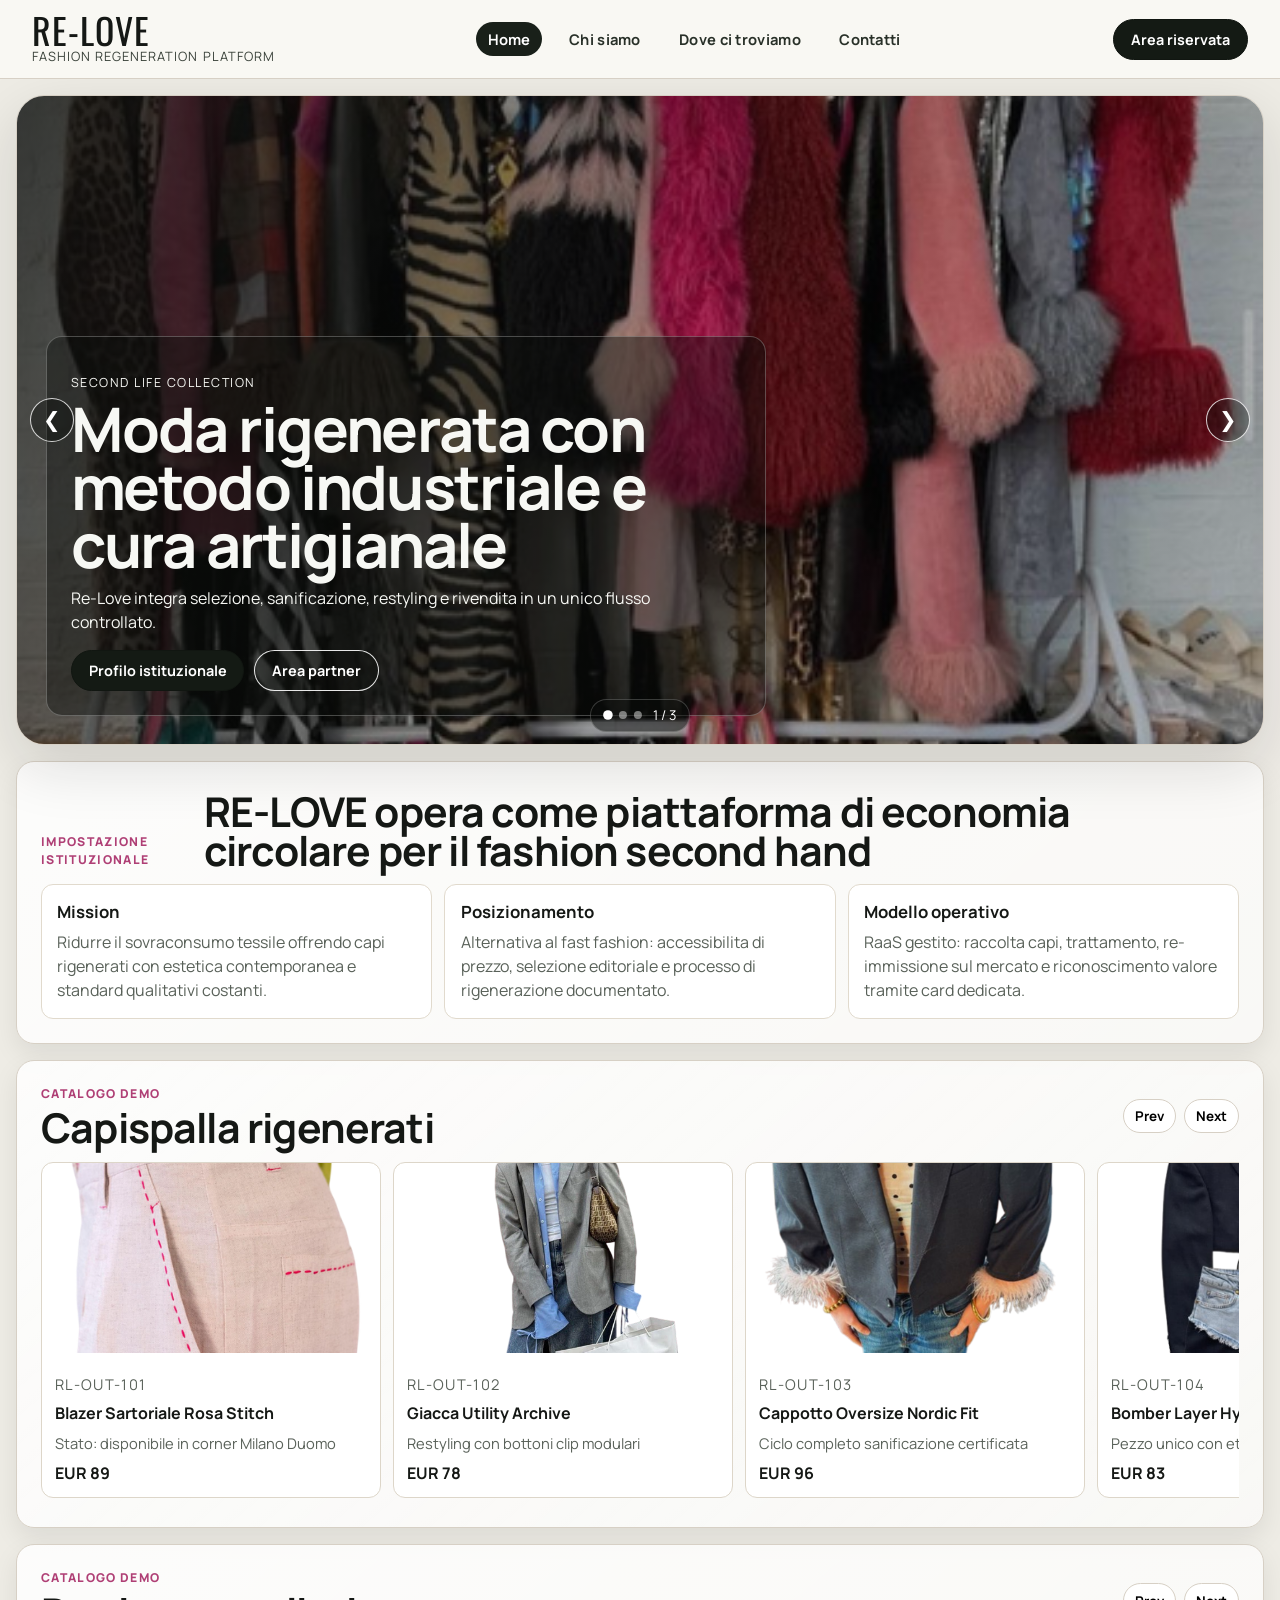
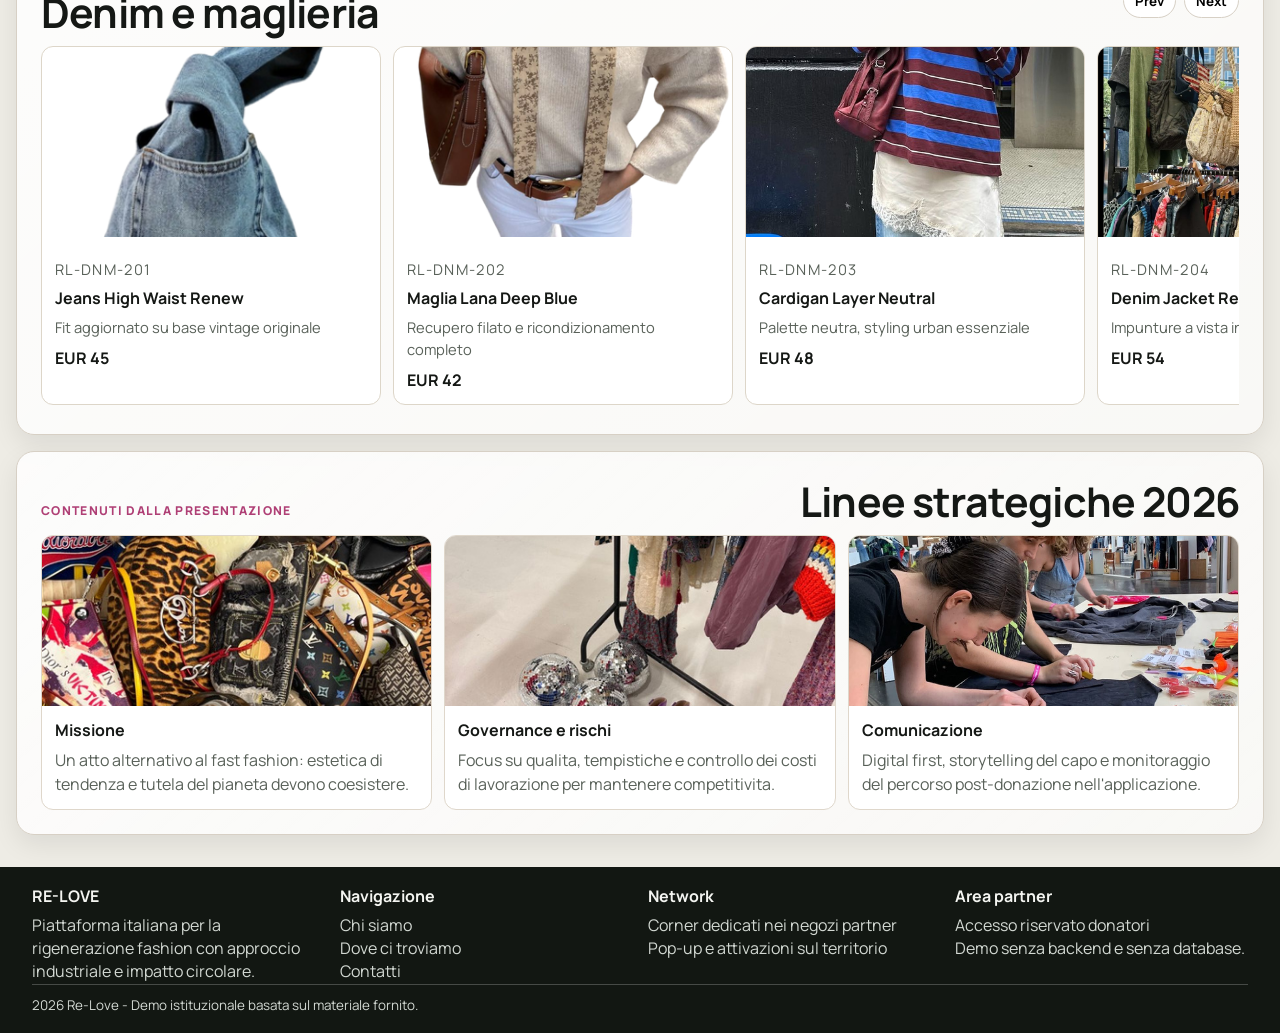
==== index.html @ ec2b9af5 "Initial Re-Love institutional website" ====
<!doctype html>
<html lang="it">
<head>
  <meta charset="UTF-8">
  <meta name="viewport" content="width=device-width, initial-scale=1.0">
  <title>RE-LOVE | Home</title>
  <link rel="preconnect" href="https://fonts.googleapis.com">
  <link rel="preconnect" href="https://fonts.gstatic.com" crossorigin>
  <link href="https://fonts.googleapis.com/css2?family=Manrope:wght@400;500;700;800&family=Oswald:wght@400;600&display=swap" rel="stylesheet">
  <link rel="stylesheet" href="styles.css">
</head>
<body>
  <header class="site-header">
    <a class="logo lockup" href="index.html" aria-label="RE-LOVE Home">
      <span class="logo-main">RE-LOVE</span>
      <span class="logo-sub">fashion regeneration platform</span>
    </a>

    <nav class="site-nav" aria-label="Navigazione principale">
      <a class="active" href="index.html">Home</a>
      <a href="chi-siamo.html">Chi siamo</a>
      <a href="dove-ci-troviamo.html">Dove ci troviamo</a>
      <a href="contatti.html">Contatti</a>
    </nav>

    <a class="btn solid" href="area-riservata.html">Area riservata</a>
  </header>

  <main class="page-shell">
    <section class="hero-shell" id="heroShell">
      <div class="hero-track" id="heroTrack">
        <article class="hero-slide" style="--hero-bg: url('assets/extracted/p01_img004.png');">
          <div class="hero-copy">
            <p class="hero-kicker">Second life collection</p>
            <h1>Moda rigenerata con metodo industriale e cura artigianale</h1>
            <p>Re-Love integra selezione, sanificazione, restyling e rivendita in un unico flusso controllato.</p>
            <div class="hero-actions">
              <a class="btn solid" href="chi-siamo.html">Profilo istituzionale</a>
              <a class="btn ghost-light" href="area-riservata.html">Area partner</a>
            </div>
          </div>
        </article>

        <article class="hero-slide" style="--hero-bg: url('assets/extracted/p24_img002.png');">
          <div class="hero-copy">
            <p class="hero-kicker">Canale fisico</p>
            <h2>Corner urbani per raccolta e attivazione della comunita</h2>
            <p>Ogni corner unisce retail, logistica sostenibile e tracciamento dei capi in tempo reale.</p>
            <div class="hero-actions">
              <a class="btn solid" href="dove-ci-troviamo.html">Vedi le sedi</a>
              <a class="btn ghost-light" href="contatti.html">Richiedi informazioni</a>
            </div>
          </div>
        </article>

        <article class="hero-slide" style="--hero-bg: url('assets/extracted/p19_img007.png');">
          <div class="hero-copy">
            <p class="hero-kicker">Trasparenza operativa</p>
            <h2>Dalla donazione alla vendita: processo leggibile e verificabile</h2>
            <p>La piattaforma comunica avanzamento, stato attivita e valorizzazione economica di ogni capo.</p>
            <div class="hero-actions">
              <a class="btn solid" href="area-riservata.html">Accedi alla dashboard</a>
            </div>
          </div>
        </article>
      </div>

      <button id="heroPrevBtn" class="hero-nav left" type="button" aria-label="Slide precedente">&#10094;</button>
      <button id="heroNextBtn" class="hero-nav right" type="button" aria-label="Slide successiva">&#10095;</button>

      <div class="hero-controls">
        <div id="heroDots" class="hero-dots"></div>
        <p id="heroCounter" class="hero-counter">1 / 3</p>
      </div>
    </section>

    <section class="section institutional">
      <div class="section-head">
        <p class="eyebrow">Impostazione istituzionale</p>
        <h2>RE-LOVE opera come piattaforma di economia circolare per il fashion second hand</h2>
      </div>
      <div class="institutional-grid">
        <article class="institution-card">
          <h3>Mission</h3>
          <p>Ridurre il sovraconsumo tessile offrendo capi rigenerati con estetica contemporanea e standard qualitativi costanti.</p>
        </article>
        <article class="institution-card">
          <h3>Posizionamento</h3>
          <p>Alternativa al fast fashion: accessibilita di prezzo, selezione editoriale e processo di rigenerazione documentato.</p>
        </article>
        <article class="institution-card">
          <h3>Modello operativo</h3>
          <p>RaaS gestito: raccolta capi, trattamento, re-immissione sul mercato e riconoscimento valore tramite card dedicata.</p>
        </article>
      </div>
    </section>

    <section class="section">
      <div class="section-head split">
        <div>
          <p class="eyebrow">Catalogo demo</p>
          <h2>Capispalla rigenerati</h2>
        </div>
        <div class="carousel-actions">
          <button class="mini-btn" data-prev="outerwearCarousel" type="button">Prev</button>
          <button class="mini-btn" data-next="outerwearCarousel" type="button">Next</button>
        </div>
      </div>

      <div id="outerwearCarousel" class="products-carousel" data-product-carousel>
        <div class="product-track">
          <article class="product-card">
            <img src="assets/extracted/p23_img002.png" alt="Blazer rigenerato">
            <div>
              <p class="sku">RL-OUT-101</p>
              <h3>Blazer Sartoriale Rosa Stitch</h3>
              <p>Stato: disponibile in corner Milano Duomo</p>
              <strong>EUR 89</strong>
            </div>
          </article>
          <article class="product-card">
            <img src="assets/extracted/p16_img004.png" alt="Giacca utility rigenerata">
            <div>
              <p class="sku">RL-OUT-102</p>
              <h3>Giacca Utility Archive</h3>
              <p>Restyling con bottoni clip modulari</p>
              <strong>EUR 78</strong>
            </div>
          </article>
          <article class="product-card">
            <img src="assets/extracted/p17_img003.png" alt="Cappotto oversize rigenerato">
            <div>
              <p class="sku">RL-OUT-103</p>
              <h3>Cappotto Oversize Nordic Fit</h3>
              <p>Ciclo completo sanificazione certificata</p>
              <strong>EUR 96</strong>
            </div>
          </article>
          <article class="product-card">
            <img src="assets/extracted/p09_img002.png" alt="Bomber rigenerato">
            <div>
              <p class="sku">RL-OUT-104</p>
              <h3>Bomber Layer Hybrid</h3>
              <p>Pezzo unico con etichetta patch recuperata</p>
              <strong>EUR 83</strong>
            </div>
          </article>
          <article class="product-card">
            <img src="assets/extracted/p19_img024.png" alt="Trench rigenerato">
            <div>
              <p class="sku">RL-OUT-105</p>
              <h3>Trench Urban Balance</h3>
              <p>Linea istituzionale della collezione 2026</p>
              <strong>EUR 91</strong>
            </div>
          </article>
        </div>
      </div>
    </section>

    <section class="section">
      <div class="section-head split">
        <div>
          <p class="eyebrow">Catalogo demo</p>
          <h2>Denim e maglieria</h2>
        </div>
        <div class="carousel-actions">
          <button class="mini-btn" data-prev="denimCarousel" type="button">Prev</button>
          <button class="mini-btn" data-next="denimCarousel" type="button">Next</button>
        </div>
      </div>

      <div id="denimCarousel" class="products-carousel" data-product-carousel>
        <div class="product-track">
          <article class="product-card">
            <img src="assets/extracted/p09_img003.png" alt="Jeans vintage rigenerato">
            <div>
              <p class="sku">RL-DNM-201</p>
              <h3>Jeans High Waist Renew</h3>
              <p>Fit aggiornato su base vintage originale</p>
              <strong>EUR 45</strong>
            </div>
          </article>
          <article class="product-card">
            <img src="assets/extracted/p16_img001.png" alt="Maglia in lana rigenerata">
            <div>
              <p class="sku">RL-DNM-202</p>
              <h3>Maglia Lana Deep Blue</h3>
              <p>Recupero filato e ricondizionamento completo</p>
              <strong>EUR 42</strong>
            </div>
          </article>
          <article class="product-card">
            <img src="assets/extracted/p17_img004.png" alt="Cardigan rigenerato">
            <div>
              <p class="sku">RL-DNM-203</p>
              <h3>Cardigan Layer Neutral</h3>
              <p>Palette neutra, styling urban essenziale</p>
              <strong>EUR 48</strong>
            </div>
          </article>
          <article class="product-card">
            <img src="assets/extracted/p02_img003.png" alt="Denim jacket rigenerata">
            <div>
              <p class="sku">RL-DNM-204</p>
              <h3>Denim Jacket Reworked</h3>
              <p>Impunture a vista in tono identitario Re-Love</p>
              <strong>EUR 54</strong>
            </div>
          </article>
          <article class="product-card">
            <img src="assets/extracted/p07_img003.png" alt="Pantalone rigenerato">
            <div>
              <p class="sku">RL-DNM-205</p>
              <h3>Pantalone Contemporary Fit</h3>
              <p>Proposta capsule per uso quotidiano</p>
              <strong>EUR 44</strong>
            </div>
          </article>
        </div>
      </div>
    </section>

    <section class="section editorial">
      <div class="section-head">
        <p class="eyebrow">Contenuti dalla presentazione</p>
        <h2>Linee strategiche 2026</h2>
      </div>
      <div class="editorial-grid">
        <article class="editorial-card">
          <img src="assets/extracted/p01_img006.png" alt="Mission Re-Love">
          <div>
            <h3>Missione</h3>
            <p>Un atto alternativo al fast fashion: estetica di tendenza e tutela del pianeta devono coesistere.</p>
          </div>
        </article>
        <article class="editorial-card">
          <img src="assets/extracted/p01_img003.png" alt="Analisi SWOT">
          <div>
            <h3>Governance e rischi</h3>
            <p>Focus su qualita, tempistiche e controllo dei costi di lavorazione per mantenere competitivita.</p>
          </div>
        </article>
        <article class="editorial-card">
          <img src="assets/extracted/p24_img002.png" alt="Strategia di comunicazione">
          <div>
            <h3>Comunicazione</h3>
            <p>Digital first, storytelling del capo e monitoraggio del percorso post-donazione nell'applicazione.</p>
          </div>
        </article>
      </div>
    </section>
  </main>

  <footer class="site-footer">
    <div class="footer-grid">
      <section>
        <h3>RE-LOVE</h3>
        <p>Piattaforma italiana per la rigenerazione fashion con approccio industriale e impatto circolare.</p>
      </section>
      <section>
        <h3>Navigazione</h3>
        <p><a href="chi-siamo.html">Chi siamo</a></p>
        <p><a href="dove-ci-troviamo.html">Dove ci troviamo</a></p>
        <p><a href="contatti.html">Contatti</a></p>
      </section>
      <section>
        <h3>Network</h3>
        <p>Corner dedicati nei negozi partner</p>
        <p>Pop-up e attivazioni sul territorio</p>
      </section>
      <section>
        <h3>Area partner</h3>
        <p><a href="area-riservata.html">Accesso riservato donatori</a></p>
        <p>Demo senza backend e senza database.</p>
      </section>
    </div>
    <p class="copyright">2026 Re-Love - Demo istituzionale basata sul materiale fornito.</p>
  </footer>

  <script src="script.js"></script>
</body>
</html>
---- styles.css ----
:root {
  --bg: #eeece5;
  --surface: #f8f6f0;
  --panel: #ffffff;
  --ink: #151815;
  --muted: #596159;
  --stroke: #d7d0c5;
  --accent: #111611;
  --brand: #af3f75;
  --radius-xl: 28px;
  --radius-lg: 18px;
  --radius-md: 12px;
  --shadow-soft: 0 20px 60px rgba(20, 22, 18, 0.14);
  --shadow-card: 0 10px 26px rgba(17, 18, 14, 0.08);
}

* {
  box-sizing: border-box;
}

html {
  scroll-behavior: smooth;
}

body {
  margin: 0;
  min-height: 100vh;
  font-family: "Manrope", sans-serif;
  color: var(--ink);
  background:
    radial-gradient(1000px 800px at -20% -30%, #f8f6ef 0%, transparent 55%),
    radial-gradient(1100px 700px at 130% 20%, #f6ecef 0%, transparent 55%),
    var(--bg);
}

a {
  color: inherit;
}

.site-header {
  position: sticky;
  top: 0;
  z-index: 40;
  display: grid;
  grid-template-columns: auto 1fr auto;
  align-items: center;
  gap: 1rem;
  padding: 0.85rem clamp(1rem, 2.5vw, 2.2rem);
  border-bottom: 1px solid var(--stroke);
  background: color-mix(in srgb, var(--surface) 82%, white 18%);
  backdrop-filter: blur(8px);
}

.logo.lockup {
  text-decoration: none;
}

.logo-main {
  display: block;
  margin: 0;
  font-family: "Oswald", sans-serif;
  font-size: clamp(2rem, 2.8vw, 2.8rem);
  letter-spacing: 0.03em;
  line-height: 0.88;
}

.logo-sub {
  display: block;
  margin-top: 0.1rem;
  color: #3a423a;
  font-size: 0.8rem;
  letter-spacing: 0.08em;
  text-transform: uppercase;
}

.site-nav {
  display: flex;
  justify-content: center;
  gap: clamp(0.45rem, 1.3vw, 1rem);
}

.site-nav a {
  text-decoration: none;
  font-size: 0.92rem;
  font-weight: 700;
  letter-spacing: 0.02em;
  padding: 0.45rem 0.7rem;
  border-radius: 999px;
  color: #283028;
}

.site-nav a:hover {
  background: rgba(255, 255, 255, 0.7);
}

.site-nav a.active {
  background: #192019;
  color: #fff;
}

.btn {
  display: inline-flex;
  align-items: center;
  justify-content: center;
  gap: 0.4rem;
  border-radius: 999px;
  border: 1px solid var(--accent);
  padding: 0.62rem 1.05rem;
  font: inherit;
  font-size: 0.9rem;
  font-weight: 700;
  text-decoration: none;
  cursor: pointer;
  transition: transform 160ms ease, box-shadow 160ms ease;
}

.btn:hover {
  transform: translateY(-1px);
  box-shadow: 0 8px 16px rgba(14, 16, 13, 0.15);
}

.btn.solid {
  background: #141a14;
  color: #fff;
}

.btn.ghost {
  background: transparent;
  color: var(--ink);
}

.btn.ghost-light {
  border-color: rgba(255, 255, 255, 0.9);
  color: #fff;
  background: rgba(14, 16, 13, 0.25);
}

.btn.active-link {
  pointer-events: none;
}

.wide {
  width: 100%;
}

.page-shell {
  width: min(1320px, calc(100% - 2rem));
  margin: 1rem auto 2rem;
}

.hero-shell {
  position: relative;
  overflow: hidden;
  border-radius: var(--radius-xl);
  border: 1px solid var(--stroke);
  box-shadow: var(--shadow-soft);
}

.hero-track {
  display: flex;
  transition: transform 430ms ease;
}

.hero-slide {
  min-width: 100%;
  min-height: min(72vh, 680px);
  display: flex;
  align-items: flex-end;
  padding: clamp(1.1rem, 2.7vw, 1.8rem);
  background-image:
    linear-gradient(115deg, rgba(11, 13, 11, 0.82) 0%, rgba(11, 13, 11, 0.28) 58%),
    var(--hero-bg);
  background-position: center;
  background-size: cover;
}

.hero-copy {
  max-width: min(720px, 96%);
  color: #f7f8f4;
  padding: clamp(0.95rem, 2.4vw, 1.5rem);
  border-radius: 16px;
  border: 1px solid rgba(255, 255, 255, 0.25);
  background: rgba(12, 14, 12, 0.44);
}

.hero-kicker {
  margin: 0;
  text-transform: uppercase;
  font-size: 0.78rem;
  letter-spacing: 0.12em;
}

.hero-copy h1,
.hero-copy h2 {
  margin: 0.5rem 0 0;
  line-height: 0.94;
  letter-spacing: -0.03em;
  font-size: clamp(1.95rem, 4.8vw, 4rem);
}

.hero-copy p {
  margin: 0.85rem 0 0;
  max-width: 58ch;
  line-height: 1.45;
}

.hero-actions {
  margin-top: 1rem;
  display: flex;
  gap: 0.6rem;
  flex-wrap: wrap;
}

.hero-nav {
  position: absolute;
  top: 50%;
  transform: translateY(-50%);
  width: 44px;
  height: 44px;
  border-radius: 50%;
  border: 1px solid rgba(255, 255, 255, 0.8);
  background: rgba(10, 13, 10, 0.38);
  color: #fff;
  font-size: 1.3rem;
  cursor: pointer;
}

.hero-nav.left {
  left: 0.8rem;
}

.hero-nav.right {
  right: 0.8rem;
}

.hero-controls {
  position: absolute;
  left: 50%;
  bottom: 0.8rem;
  transform: translateX(-50%);
  display: flex;
  align-items: center;
  gap: 0.7rem;
  border-radius: 999px;
  border: 1px solid rgba(255, 255, 255, 0.2);
  background: rgba(10, 13, 10, 0.5);
  padding: 0.4rem 0.8rem;
}

.hero-dots {
  display: flex;
  gap: 0.45rem;
}

.dot {
  width: 8px;
  height: 8px;
  border-radius: 50%;
  border: 0;
  padding: 0;
  background: rgba(255, 255, 255, 0.45);
  cursor: pointer;
}

.dot.active {
  background: #fff;
  transform: scale(1.2);
}

.hero-counter {
  margin: 0;
  color: #fff;
  font-size: 0.84rem;
}

.section {
  margin-top: 1rem;
  border-radius: var(--radius-lg);
  border: 1px solid var(--stroke);
  background: linear-gradient(140deg, rgba(255, 255, 255, 0.86), rgba(255, 255, 255, 0.65));
  box-shadow: var(--shadow-card);
  padding: clamp(1rem, 2.3vw, 1.5rem);
}

.section-head {
  display: flex;
  justify-content: space-between;
  align-items: flex-end;
  gap: 1rem;
  margin-bottom: 0.9rem;
}

.section-head.split {
  align-items: center;
}

.eyebrow {
  margin: 0;
  text-transform: uppercase;
  letter-spacing: 0.11em;
  font-size: 0.76rem;
  font-weight: 800;
  color: var(--brand);
}

.section h1,
.section h2 {
  margin: 0.35rem 0 0;
  line-height: 0.95;
  letter-spacing: -0.02em;
  font-size: clamp(1.45rem, 3.2vw, 2.6rem);
}

.section p {
  line-height: 1.5;
}

.institutional-grid {
  display: grid;
  grid-template-columns: repeat(3, minmax(0, 1fr));
  gap: 0.75rem;
}

.institution-card {
  border: 1px solid #e1dacd;
  border-radius: var(--radius-md);
  background: var(--panel);
  padding: 0.95rem;
}

.institution-card h3 {
  margin: 0;
  font-size: 1.05rem;
}

.institution-card p {
  margin: 0.45rem 0 0;
  color: var(--muted);
}

.carousel-actions {
  display: flex;
  gap: 0.45rem;
}

.mini-btn {
  border: 1px solid var(--stroke);
  border-radius: 999px;
  background: var(--panel);
  font: inherit;
  font-size: 0.84rem;
  font-weight: 700;
  padding: 0.45rem 0.7rem;
  cursor: pointer;
}

.products-carousel {
  overflow: hidden;
}

.product-track {
  display: flex;
  gap: 0.75rem;
  overflow-x: auto;
  scroll-snap-type: x mandatory;
  padding-bottom: 0.3rem;
}

.product-track::-webkit-scrollbar {
  height: 8px;
}

.product-track::-webkit-scrollbar-thumb {
  background: #d1c9bd;
  border-radius: 999px;
}

.product-card {
  flex: 0 0 min(340px, 86vw);
  scroll-snap-align: start;
  border: 1px solid #ddd6c9;
  border-radius: var(--radius-md);
  background: var(--panel);
  overflow: hidden;
}

.product-card img {
  width: 100%;
  height: 190px;
  object-fit: cover;
  display: block;
}

.product-card div {
  padding: 0.82rem;
}

.product-card h3 {
  margin: 0.45rem 0 0;
  font-size: 1rem;
}

.product-card p {
  margin: 0.45rem 0 0;
  color: var(--muted);
  font-size: 0.92rem;
}

.product-card strong {
  display: block;
  margin-top: 0.55rem;
}

.sku {
  margin: 0;
  font-size: 0.73rem;
  letter-spacing: 0.09em;
  color: #737d73;
}

.editorial-grid {
  display: grid;
  grid-template-columns: repeat(3, minmax(0, 1fr));
  gap: 0.75rem;
}

.editorial-card {
  border: 1px solid #dfd7cb;
  border-radius: var(--radius-md);
  overflow: hidden;
  background: var(--panel);
}

.editorial-card img {
  display: block;
  width: 100%;
  height: 170px;
  object-fit: cover;
}

.editorial-card div {
  padding: 0.82rem;
}

.editorial-card h3 {
  margin: 0;
  font-size: 1rem;
}

.editorial-card p {
  margin: 0.45rem 0 0;
  color: var(--muted);
}

.page-hero p {
  max-width: 78ch;
  color: var(--muted);
}

.media-text-grid {
  display: grid;
  grid-template-columns: 1fr 1fr;
  gap: 1rem;
  align-items: center;
}

.media-text-grid.reverse img {
  order: 2;
}

.media-text-grid img {
  width: 100%;
  border-radius: var(--radius-md);
  border: 1px solid #ddd5c9;
}

.media-text-grid article p {
  color: var(--muted);
}

.locations-grid {
  display: grid;
  grid-template-columns: repeat(3, minmax(0, 1fr));
  gap: 0.75rem;
}

.location-card {
  border: 1px solid #ddd5c8;
  border-radius: var(--radius-md);
  overflow: hidden;
  background: var(--panel);
  padding-bottom: 0.8rem;
}

.location-card img {
  width: 100%;
  height: 170px;
  object-fit: cover;
  display: block;
}

.location-card h3 {
  margin: 0.7rem 0.8rem 0;
}

.location-card p {
  margin: 0.45rem 0.8rem 0;
  color: var(--muted);
  font-size: 0.92rem;
}

.contact-layout {
  display: grid;
  grid-template-columns: 0.8fr 1.2fr;
  gap: 0.8rem;
}

.contact-card {
  border: 1px solid #dfd7ca;
  border-radius: var(--radius-md);
  background: var(--panel);
  padding: 0.9rem;
}

.contact-card h2 {
  font-size: 1.35rem;
}

.contact-form {
  display: grid;
  gap: 0.55rem;
}

.contact-form label {
  font-size: 0.9rem;
  font-weight: 700;
}

.contact-form input,
.contact-form textarea,
.auth-form input {
  width: 100%;
  border: 1px solid #bfb5a7;
  border-radius: 10px;
  padding: 0.68rem 0.78rem;
  font: inherit;
  background: #fff;
}

.contact-form textarea {
  resize: vertical;
}

.note,
.muted,
.panel-note {
  color: var(--muted);
}

.map-wrap {
  border: 1px solid #ddd5c9;
  border-radius: var(--radius-md);
  overflow: hidden;
  min-height: 420px;
}

.map-wrap iframe {
  width: 100%;
  height: 420px;
  border: 0;
}

.auth-page {
  display: none;
}

.auth-page.active {
  display: block;
}

.auth-layout {
  display: grid;
  grid-template-columns: 1fr 1fr;
  gap: 0.8rem;
}

.auth-visual,
.auth-panel,
.panel {
  border: 1px solid var(--stroke);
  border-radius: var(--radius-lg);
  background: var(--panel);
  box-shadow: var(--shadow-card);
}

.auth-visual {
  padding: 1rem;
  color: #fff;
  min-height: 460px;
  display: flex;
  flex-direction: column;
  justify-content: space-between;
  background-image:
    linear-gradient(145deg, rgba(11, 14, 11, 0.84), rgba(11, 14, 11, 0.54)),
    url("assets/extracted/p01_img003.png");
  background-size: cover;
  background-position: center;
}

.auth-visual h1 {
  margin: 0.35rem 0 0;
  font-size: clamp(2rem, 4vw, 3.2rem);
  line-height: 0.9;
}

.auth-panel {
  padding: 1rem;
  background: linear-gradient(150deg, #fff9f2 0%, #fcfbff 100%);
}

.auth-panel h2 {
  margin: 0;
  font-size: 1.5rem;
}

.auth-form {
  display: grid;
  gap: 0.58rem;
}

.auth-form label {
  font-size: 0.9rem;
  font-weight: 700;
}

.private-top {
  display: flex;
  justify-content: space-between;
  align-items: flex-start;
  gap: 1rem;
  margin-bottom: 0.85rem;
}

.private-top h2 {
  margin: 0.35rem 0 0;
  font-size: clamp(2rem, 4vw, 3rem);
  line-height: 0.9;
}

.private-grid {
  display: grid;
  grid-template-columns: minmax(280px, 400px) 1fr;
  gap: 0.8rem;
}

.panel {
  padding: 0.9rem;
}

.panel h3 {
  margin: 0 0 0.7rem;
}

.loyalty-card {
  border: 1px solid #d7cec1;
  border-radius: 16px;
  padding: 0.85rem;
  background:
    radial-gradient(circle at 10% 16%, rgba(175, 63, 117, 0.23), transparent 45%),
    linear-gradient(145deg, #fff, #f4f2f7);
}

.chip {
  display: inline-block;
  width: 52px;
  height: 36px;
  border-radius: 7px;
  border: 1px solid #cabd8a;
  background: repeating-linear-gradient(90deg, #dfcf94 0 6px, #e6d9a5 6px 12px);
}

.card-tag {
  margin: 0.58rem 0 0;
  font-size: 0.75rem;
  letter-spacing: 0.09em;
  font-weight: 700;
}

.card-owner {
  margin: 0.35rem 0 0;
  font-size: 1.2rem;
  font-weight: 700;
}

.card-number {
  margin: 0.45rem 0 0;
  letter-spacing: 0.1em;
  font-size: 0.9rem;
}

.card-points {
  margin-top: 0.8rem;
  border-radius: 10px;
  padding: 0.55rem 0.68rem;
  background: color-mix(in srgb, #af3f75 20%, white 80%);
  display: flex;
  justify-content: space-between;
  align-items: baseline;
}

.card-points strong {
  font-size: 1.3rem;
}

.status-list {
  margin: 0;
  padding: 0;
  list-style: none;
  display: grid;
  gap: 0.6rem;
}

.status-item {
  border: 1px solid #dfd7cb;
  border-radius: 12px;
  background: #fff;
  padding: 0.72rem;
}

.status-top {
  display: flex;
  align-items: center;
  justify-content: space-between;
  gap: 0.6rem;
}

.status-name {
  margin: 0;
  font-size: 1rem;
  font-weight: 700;
}

.status-pill {
  border-radius: 999px;
  padding: 0.25rem 0.55rem;
  font-size: 0.76rem;
  font-weight: 700;
}

.status-pill.working {
  background: #fff1c8;
  color: #775405;
}

.status-pill.ready {
  background: #d9f3dc;
  color: #0f5d22;
}

.status-meta,
.status-phase {
  margin: 0.38rem 0 0;
  font-size: 0.9rem;
  color: var(--muted);
}

.site-footer {
  margin-top: 1rem;
  padding: 1.1rem clamp(1rem, 2.5vw, 2.2rem);
  background: #121712;
  color: #f4f5f1;
}

.footer-grid {
  display: grid;
  grid-template-columns: repeat(4, minmax(0, 1fr));
  gap: 0.95rem;
}

.site-footer h3 {
  margin: 0 0 0.45rem;
  font-size: 1rem;
}

.site-footer p {
  margin: 0;
  color: #d2d8d2;
  line-height: 1.45;
}

.site-footer a {
  text-decoration: none;
}

.site-footer a:hover {
  text-decoration: underline;
}

.copyright {
  margin-top: 0.85rem;
  padding-top: 0.7rem;
  border-top: 1px solid rgba(255, 255, 255, 0.22);
  font-size: 0.84rem;
}

@media (max-width: 1100px) {
  .institutional-grid,
  .editorial-grid,
  .locations-grid {
    grid-template-columns: repeat(2, minmax(0, 1fr));
  }

  .contact-layout,
  .media-text-grid,
  .auth-layout,
  .private-grid {
    grid-template-columns: 1fr;
  }

  .media-text-grid.reverse img {
    order: 0;
  }
}

@media (max-width: 840px) {
  .site-header {
    grid-template-columns: 1fr;
    gap: 0.75rem;
  }

  .site-nav {
    justify-content: flex-start;
    overflow-x: auto;
    padding-bottom: 0.25rem;
  }

  .hero-nav {
    display: none;
  }

  .page-shell {
    width: min(1320px, calc(100% - 1rem));
    margin-top: 0.6rem;
  }

  .hero-slide {
    min-height: 70vh;
  }

  .private-top {
    flex-direction: column;
  }

  .site-header .btn.solid {
    width: 100%;
  }
}

@media (max-width: 560px) {
  .institutional-grid,
  .editorial-grid,
  .locations-grid,
  .footer-grid {
    grid-template-columns: 1fr;
  }

  .hero-copy h1,
  .hero-copy h2 {
    font-size: clamp(1.8rem, 9.5vw, 2.7rem);
  }
}
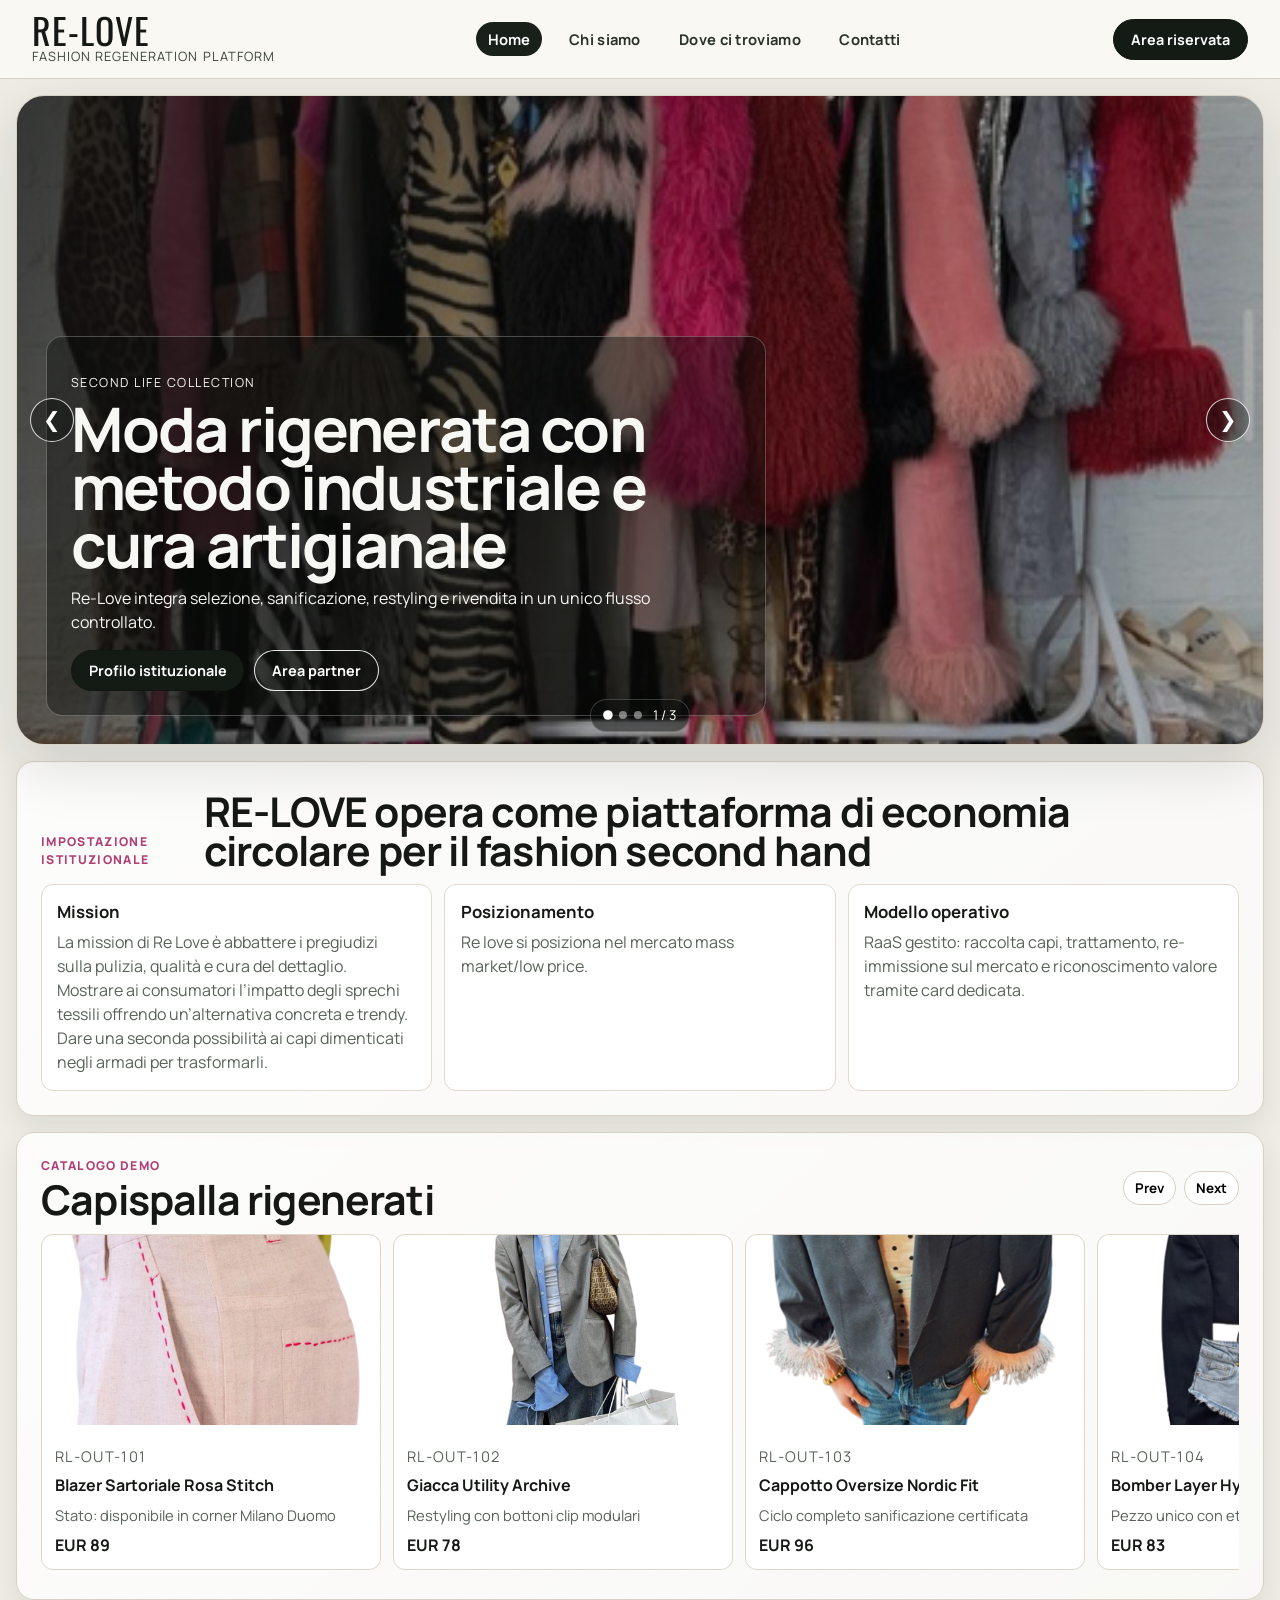
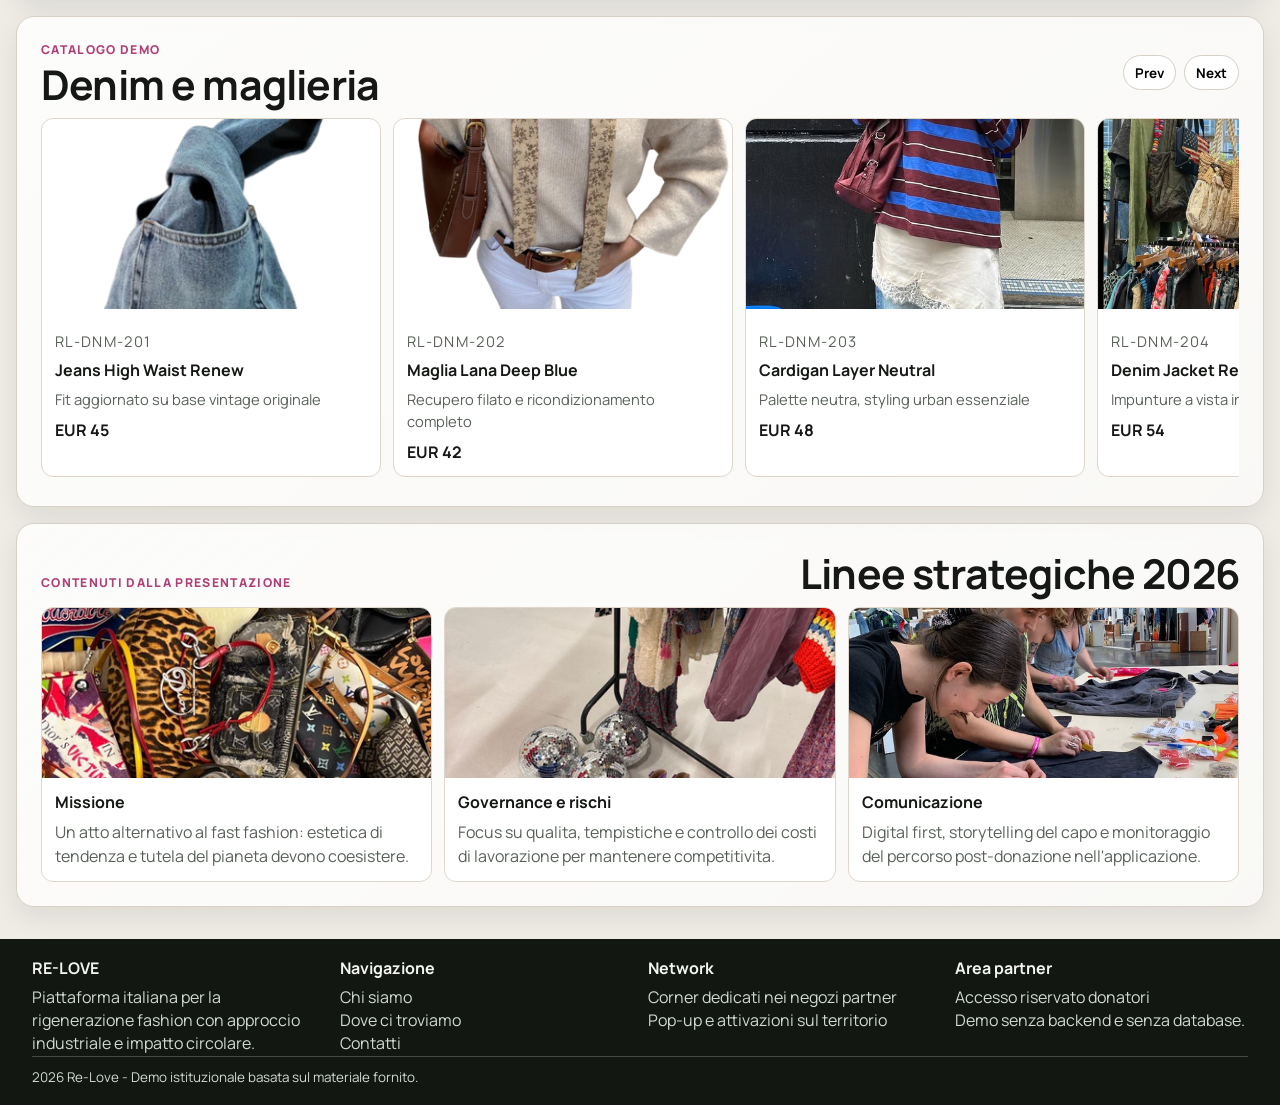
==== commit da69993b: "Aggiorna testi mission e posizionamento" ====
--- a/index.html
+++ b/index.html
@@ -82,11 +82,11 @@
       <div class="institutional-grid">
         <article class="institution-card">
           <h3>Mission</h3>
-          <p>Ridurre il sovraconsumo tessile offrendo capi rigenerati con estetica contemporanea e standard qualitativi costanti.</p>
+          <p>La mission di Re Love è abbattere i pregiudizi sulla pulizia, qualità e cura del dettaglio. Mostrare ai consumatori l’impatto degli sprechi tessili offrendo un’alternativa concreta e trendy. Dare una seconda possibilità ai capi dimenticati negli armadi per trasformarli.</p>
         </article>
         <article class="institution-card">
           <h3>Posizionamento</h3>
-          <p>Alternativa al fast fashion: accessibilita di prezzo, selezione editoriale e processo di rigenerazione documentato.</p>
+          <p>Re love si posiziona nel mercato mass market/low price.</p>
         </article>
         <article class="institution-card">
           <h3>Modello operativo</h3>
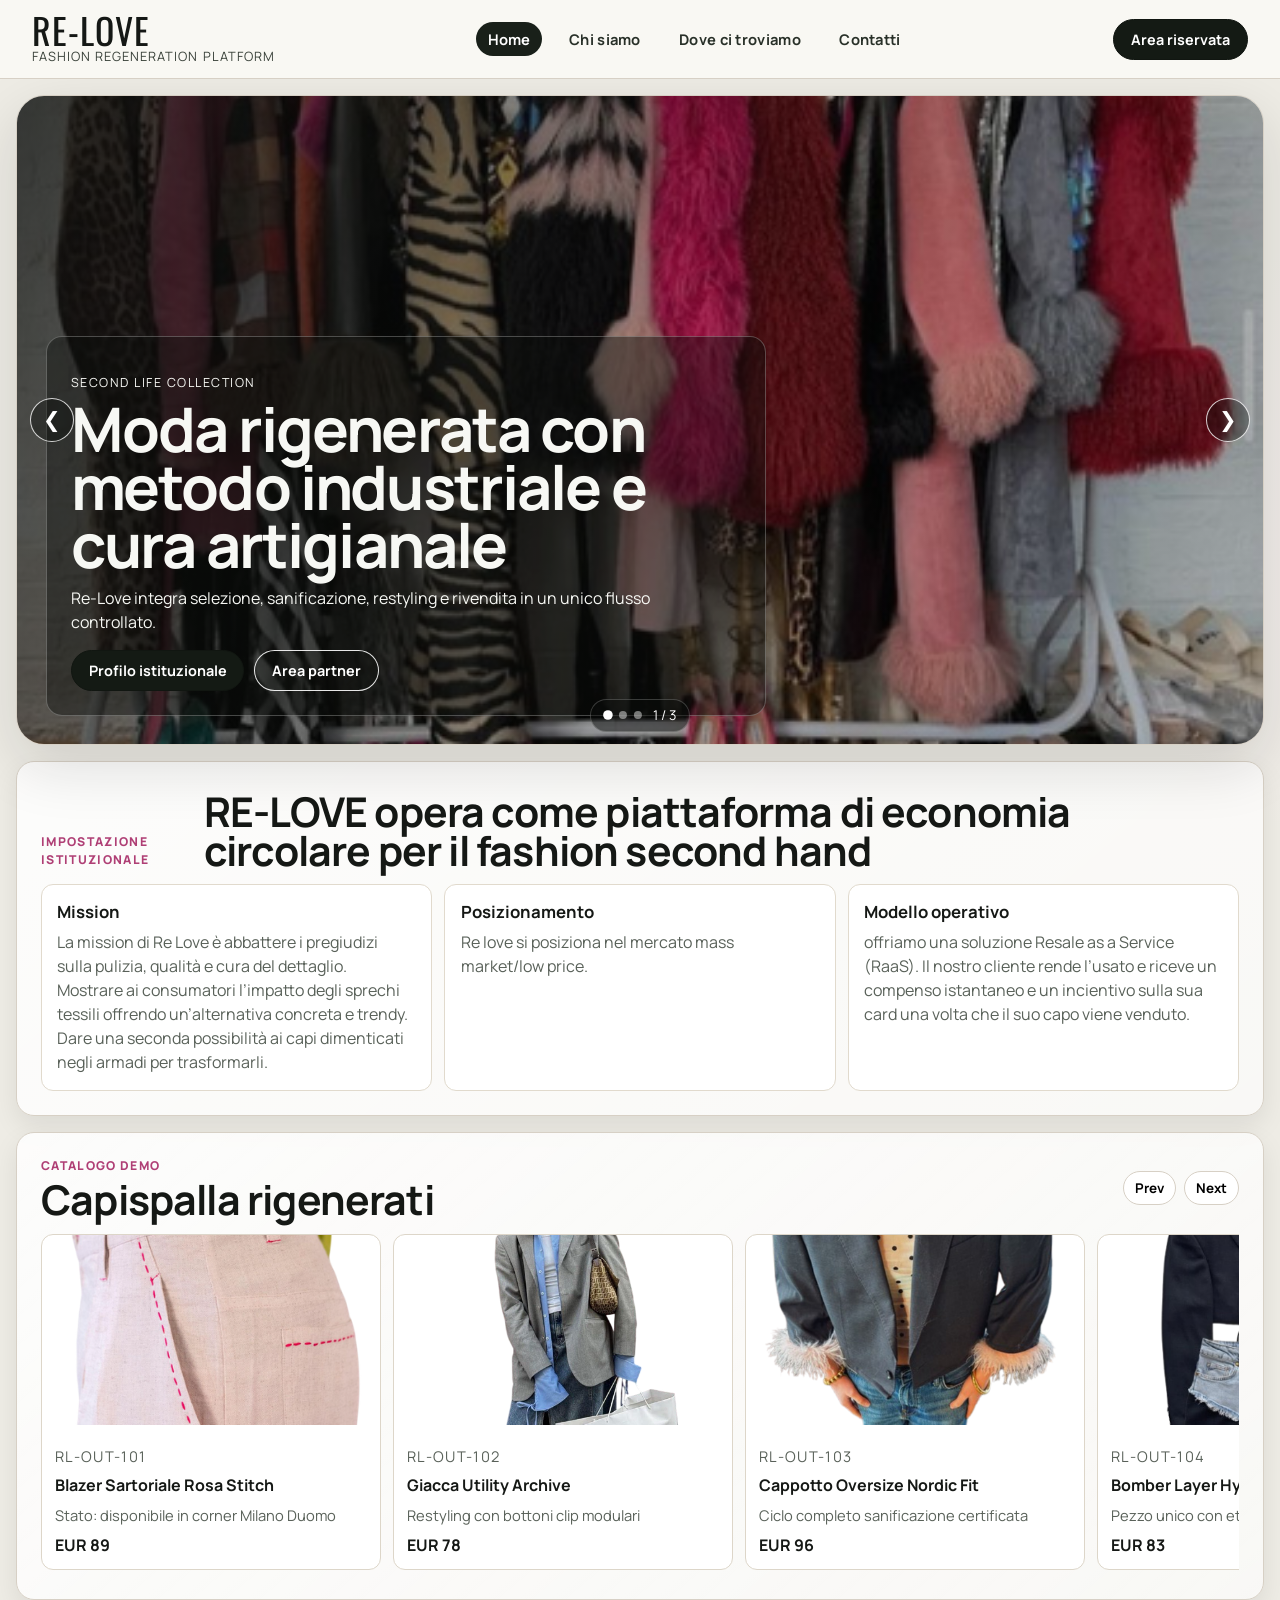
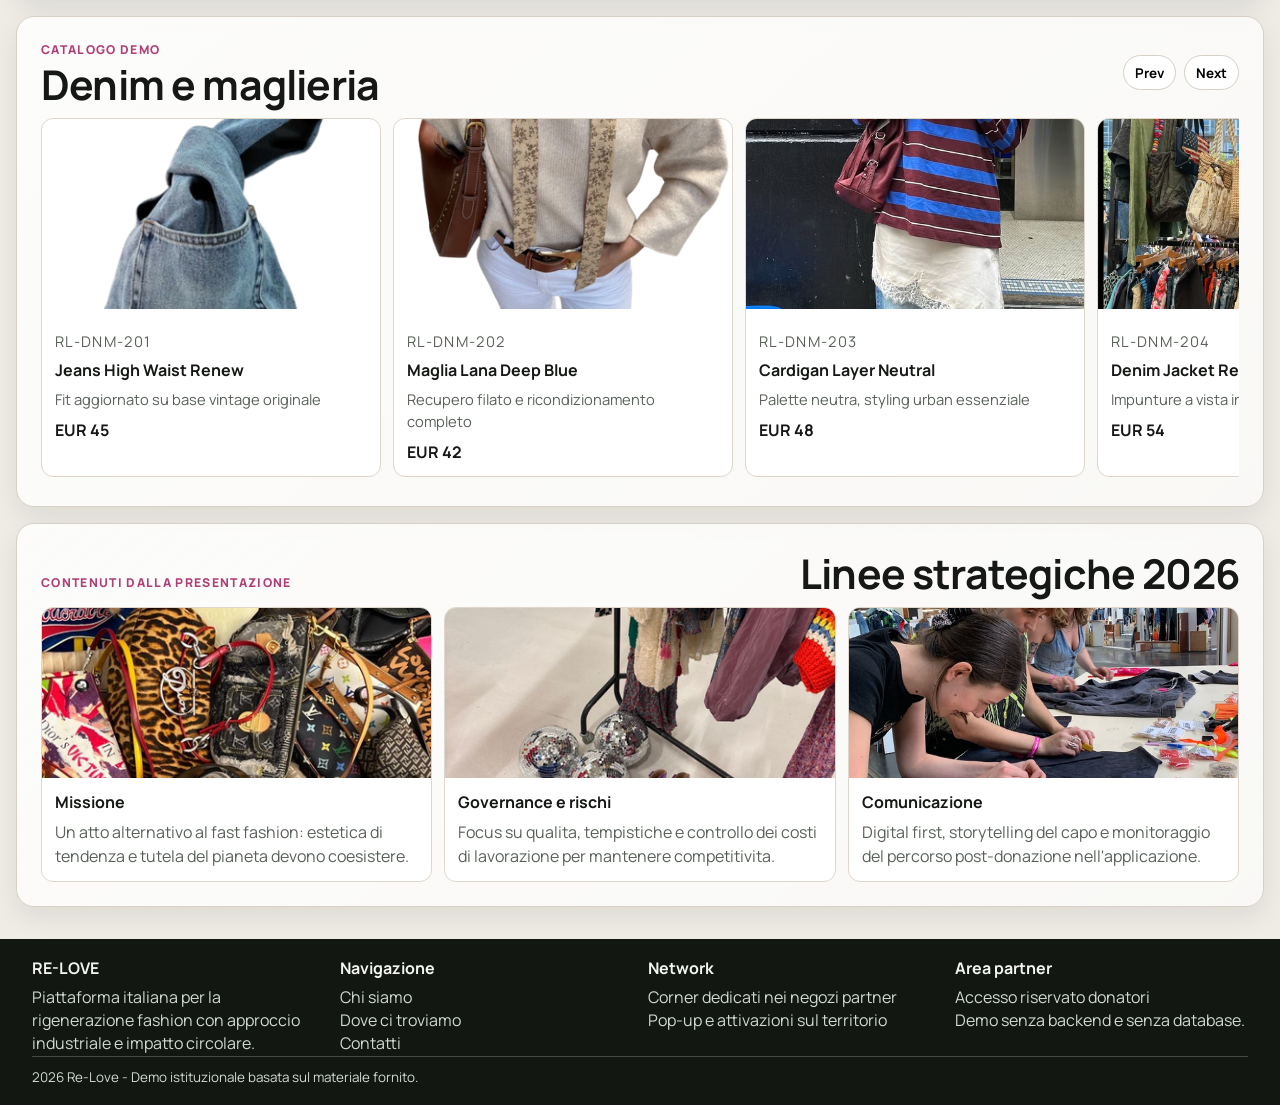
==== commit 14f4ec98: "Aggiorna testo modello operativo" ====
--- a/index.html
+++ b/index.html
@@ -90,7 +90,7 @@
         </article>
         <article class="institution-card">
           <h3>Modello operativo</h3>
-          <p>RaaS gestito: raccolta capi, trattamento, re-immissione sul mercato e riconoscimento valore tramite card dedicata.</p>
+          <p>offriamo una soluzione Resale as a Service (RaaS). Il nostro cliente rende l’usato e riceve un compenso istantaneo e un incientivo sulla sua card una volta che il suo capo viene venduto.</p>
         </article>
       </div>
     </section>
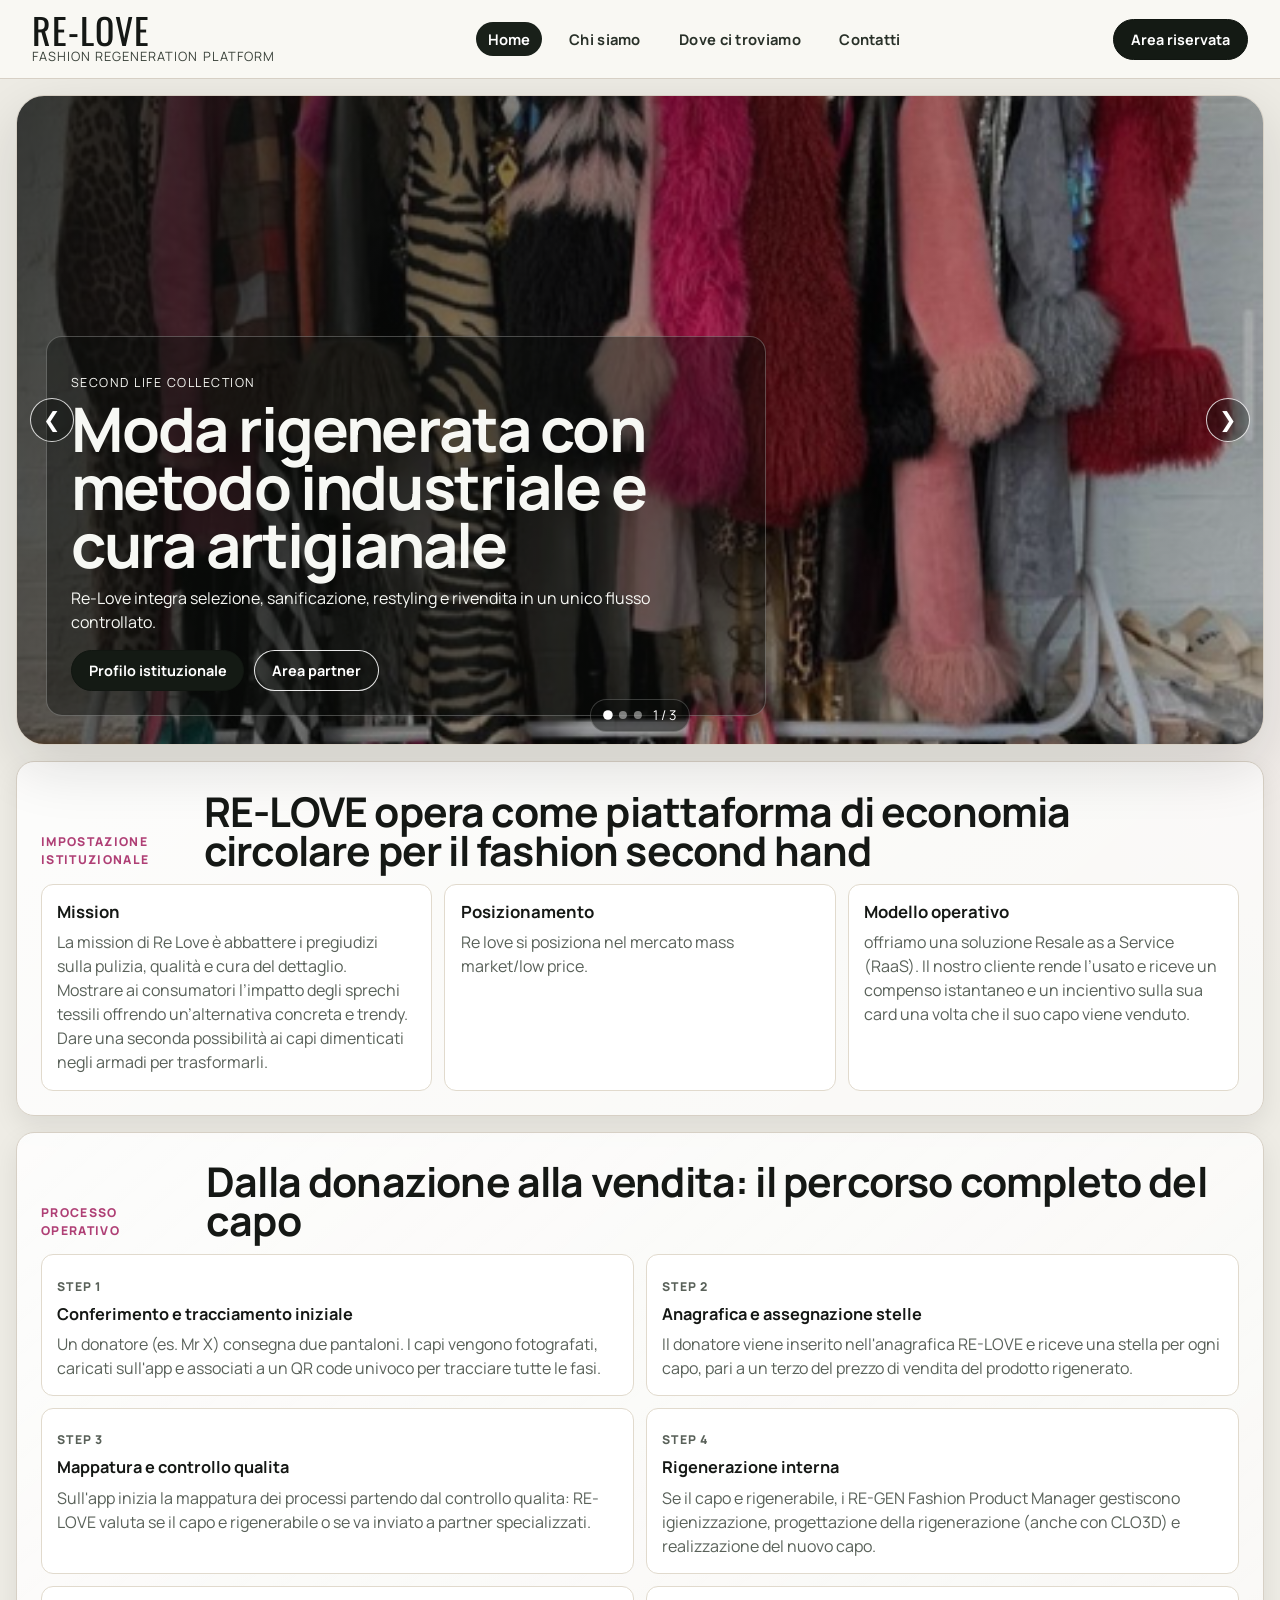
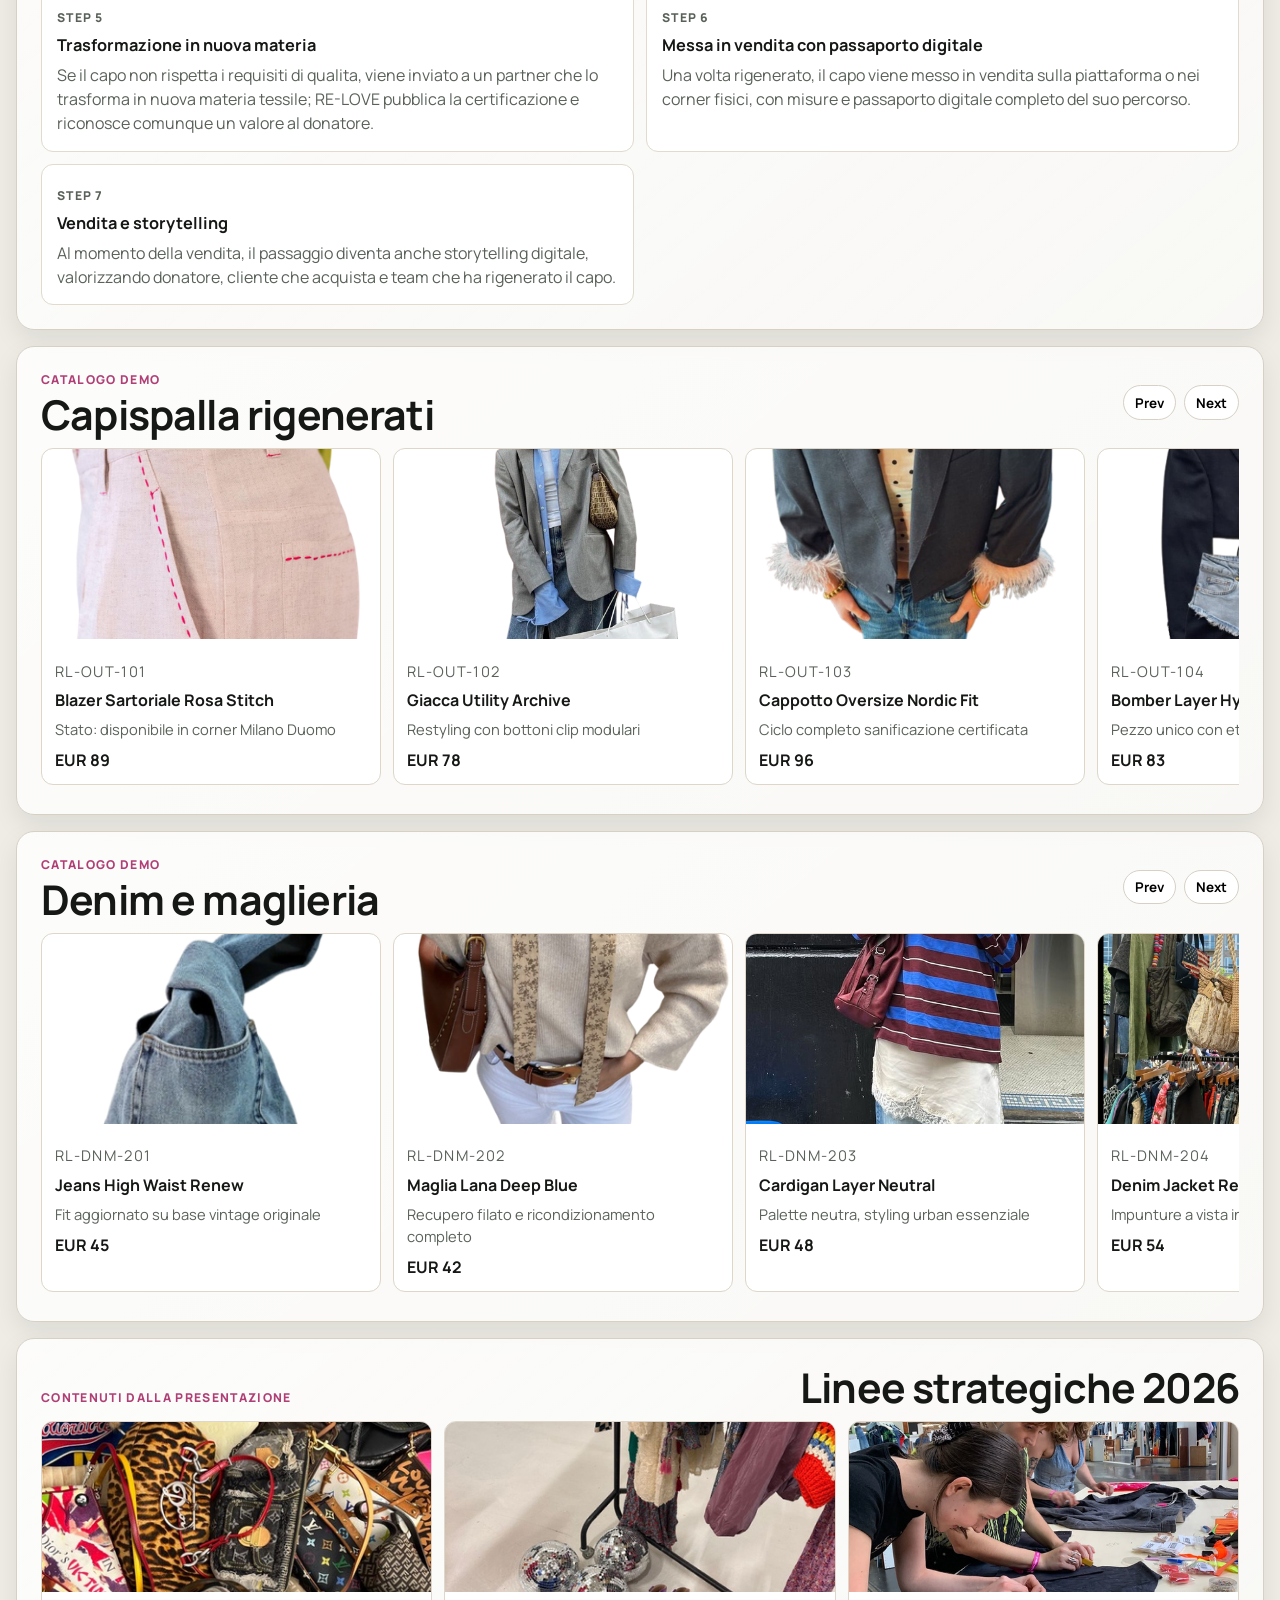
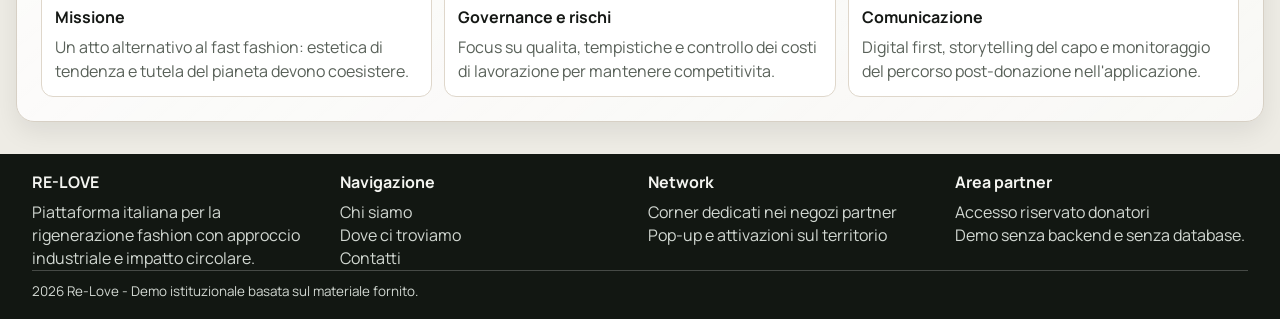
==== commit 541bcca7: "Aggiunge sezione processo operativo in 7 step in homepage" ====
--- a/index.html
+++ b/index.html
@@ -93,6 +93,50 @@
           <p>offriamo una soluzione Resale as a Service (RaaS). Il nostro cliente rende l’usato e riceve un compenso istantaneo e un incientivo sulla sua card una volta che il suo capo viene venduto.</p>
         </article>
       </div>
+    </section>
+
+    <section class="section process-flow">
+      <div class="section-head">
+        <p class="eyebrow">Processo operativo</p>
+        <h2>Dalla donazione alla vendita: il percorso completo del capo</h2>
+      </div>
+      <ol class="process-list">
+        <li class="process-card">
+          <p class="process-step">Step 1</p>
+          <h3>Conferimento e tracciamento iniziale</h3>
+          <p>Un donatore (es. Mr X) consegna due pantaloni. I capi vengono fotografati, caricati sull'app e associati a un QR code univoco per tracciare tutte le fasi.</p>
+        </li>
+        <li class="process-card">
+          <p class="process-step">Step 2</p>
+          <h3>Anagrafica e assegnazione stelle</h3>
+          <p>Il donatore viene inserito nell'anagrafica RE-LOVE e riceve una stella per ogni capo, pari a un terzo del prezzo di vendita del prodotto rigenerato.</p>
+        </li>
+        <li class="process-card">
+          <p class="process-step">Step 3</p>
+          <h3>Mappatura e controllo qualita</h3>
+          <p>Sull'app inizia la mappatura dei processi partendo dal controllo qualita: RE-LOVE valuta se il capo e rigenerabile o se va inviato a partner specializzati.</p>
+        </li>
+        <li class="process-card">
+          <p class="process-step">Step 4</p>
+          <h3>Rigenerazione interna</h3>
+          <p>Se il capo e rigenerabile, i RE-GEN Fashion Product Manager gestiscono igienizzazione, progettazione della rigenerazione (anche con CLO3D) e realizzazione del nuovo capo.</p>
+        </li>
+        <li class="process-card">
+          <p class="process-step">Step 5</p>
+          <h3>Trasformazione in nuova materia</h3>
+          <p>Se il capo non rispetta i requisiti di qualita, viene inviato a un partner che lo trasforma in nuova materia tessile; RE-LOVE pubblica la certificazione e riconosce comunque un valore al donatore.</p>
+        </li>
+        <li class="process-card">
+          <p class="process-step">Step 6</p>
+          <h3>Messa in vendita con passaporto digitale</h3>
+          <p>Una volta rigenerato, il capo viene messo in vendita sulla piattaforma o nei corner fisici, con misure e passaporto digitale completo del suo percorso.</p>
+        </li>
+        <li class="process-card">
+          <p class="process-step">Step 7</p>
+          <h3>Vendita e storytelling</h3>
+          <p>Al momento della vendita, il passaggio diventa anche storytelling digitale, valorizzando donatore, cliente che acquista e team che ha rigenerato il capo.</p>
+        </li>
+      </ol>
     </section>
 
     <section class="section">
--- a/styles.css
+++ b/styles.css
@@ -338,6 +338,41 @@
   color: var(--muted);
 }
 
+.process-list {
+  margin: 0;
+  padding: 0;
+  list-style: none;
+  display: grid;
+  grid-template-columns: repeat(2, minmax(0, 1fr));
+  gap: 0.75rem;
+}
+
+.process-card {
+  border: 1px solid #e1dacd;
+  border-radius: var(--radius-md);
+  background: var(--panel);
+  padding: 0.95rem;
+}
+
+.process-step {
+  margin: 0;
+  font-size: 0.76rem;
+  letter-spacing: 0.1em;
+  font-weight: 800;
+  text-transform: uppercase;
+  color: var(--brand);
+}
+
+.process-card h3 {
+  margin: 0.42rem 0 0;
+  font-size: 1.02rem;
+}
+
+.process-card p {
+  margin: 0.45rem 0 0;
+  color: var(--muted);
+}
+
 .carousel-actions {
   display: flex;
   gap: 0.45rem;
@@ -805,6 +840,7 @@
 
 @media (max-width: 1100px) {
   .institutional-grid,
+  .process-list,
   .editorial-grid,
   .locations-grid {
     grid-template-columns: repeat(2, minmax(0, 1fr));
@@ -858,6 +894,7 @@
 
 @media (max-width: 560px) {
   .institutional-grid,
+  .process-list,
   .editorial-grid,
   .locations-grid,
   .footer-grid {
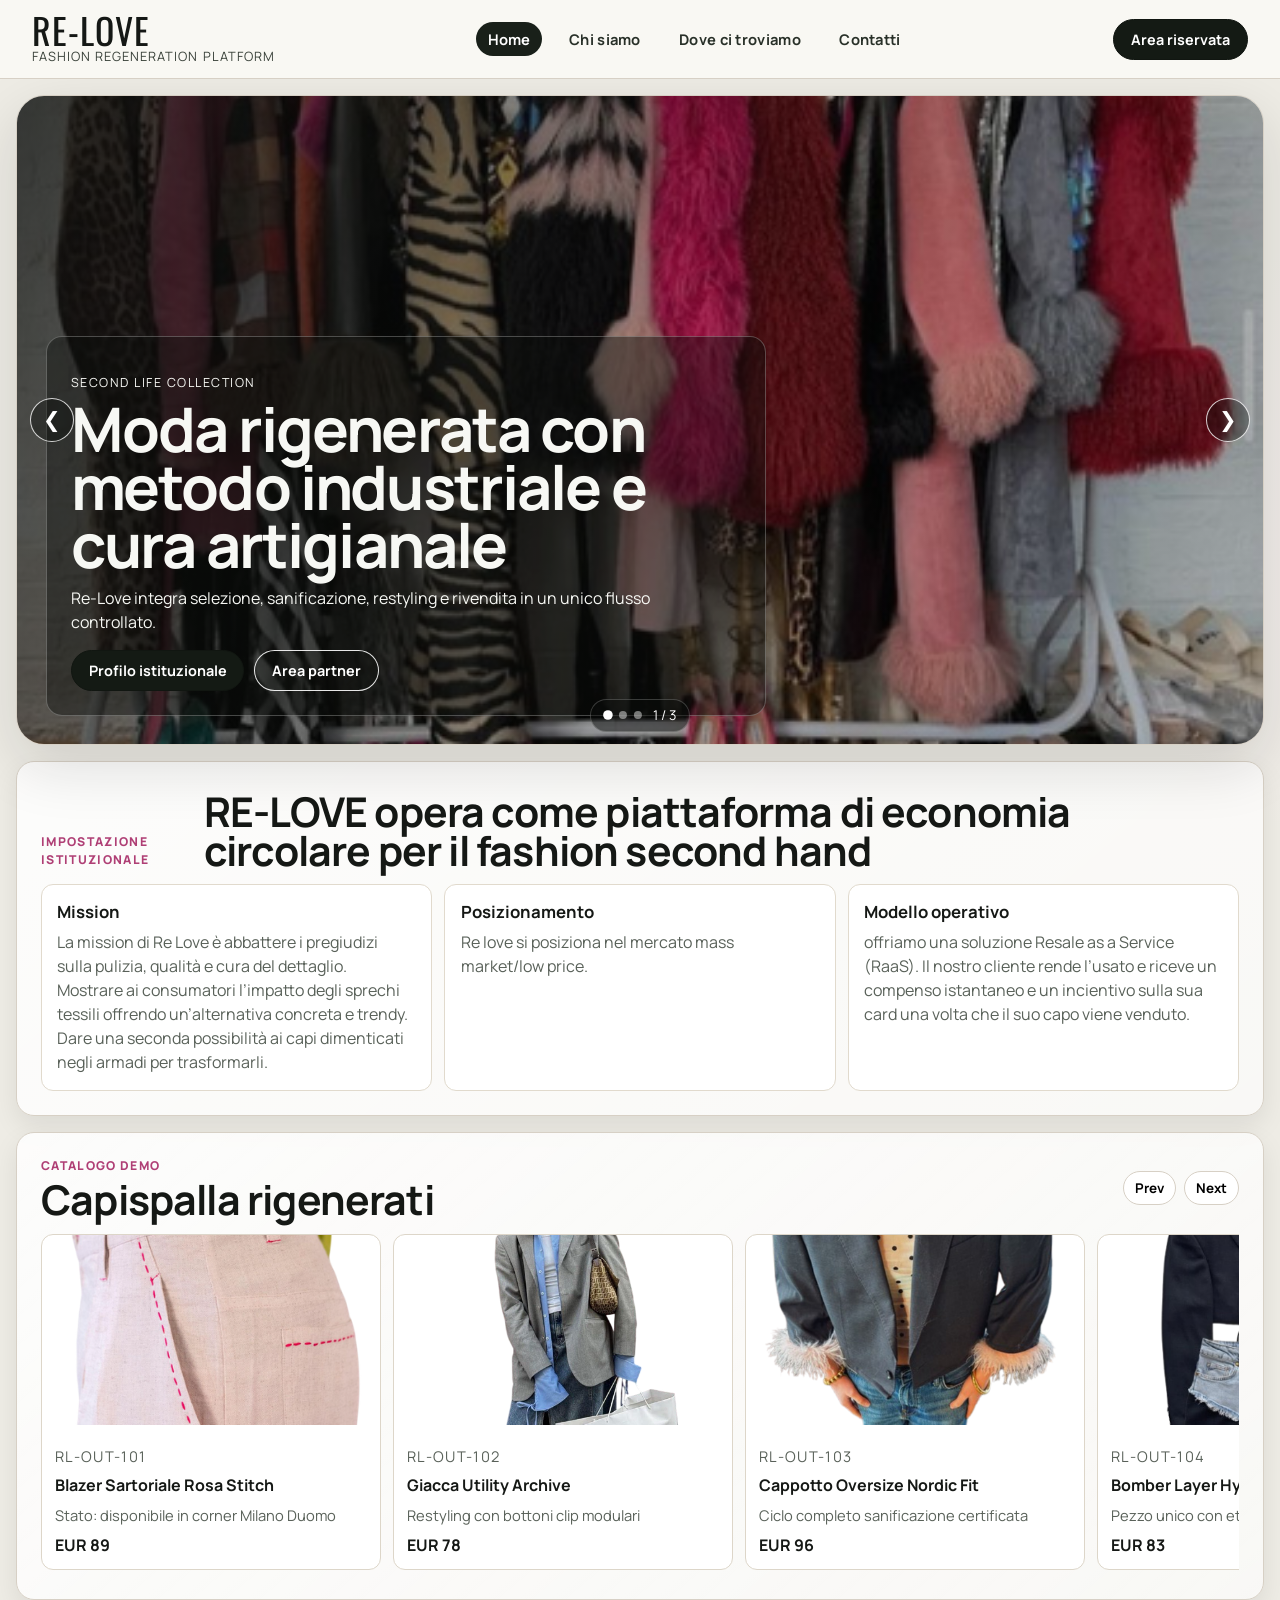
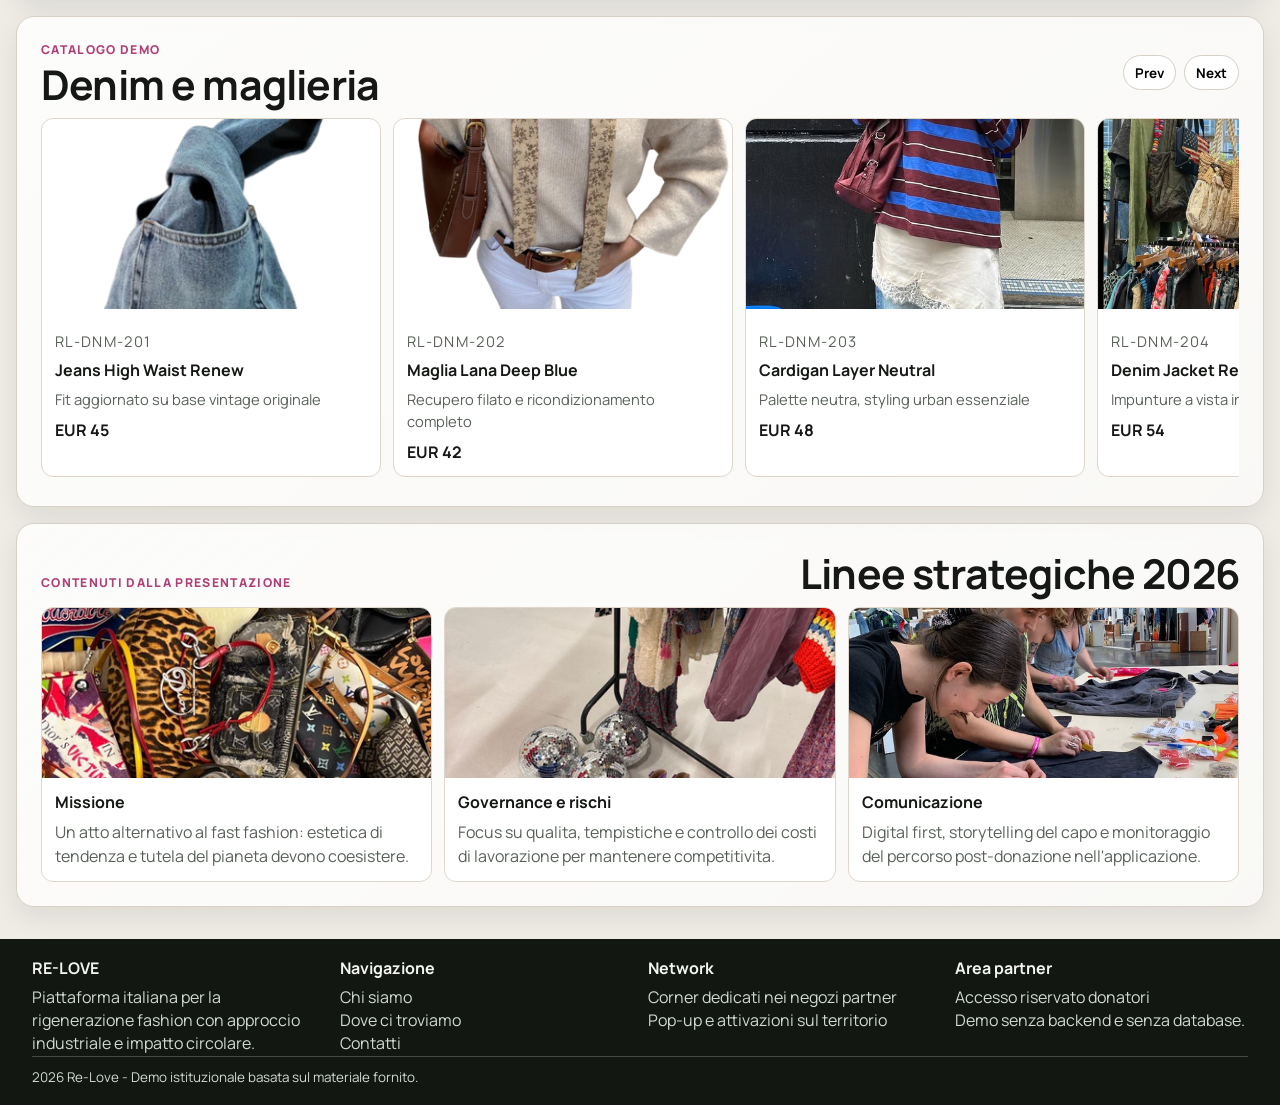
==== commit 3a9eb775: "Aggiorna area riservata con storico capi e stati ordini" ====
--- a/index.html
+++ b/index.html
@@ -95,50 +95,6 @@
       </div>
     </section>
 
-    <section class="section process-flow">
-      <div class="section-head">
-        <p class="eyebrow">Processo operativo</p>
-        <h2>Dalla donazione alla vendita: il percorso completo del capo</h2>
-      </div>
-      <ol class="process-list">
-        <li class="process-card">
-          <p class="process-step">Step 1</p>
-          <h3>Conferimento e tracciamento iniziale</h3>
-          <p>Un donatore (es. Mr X) consegna due pantaloni. I capi vengono fotografati, caricati sull'app e associati a un QR code univoco per tracciare tutte le fasi.</p>
-        </li>
-        <li class="process-card">
-          <p class="process-step">Step 2</p>
-          <h3>Anagrafica e assegnazione stelle</h3>
-          <p>Il donatore viene inserito nell'anagrafica RE-LOVE e riceve una stella per ogni capo, pari a un terzo del prezzo di vendita del prodotto rigenerato.</p>
-        </li>
-        <li class="process-card">
-          <p class="process-step">Step 3</p>
-          <h3>Mappatura e controllo qualita</h3>
-          <p>Sull'app inizia la mappatura dei processi partendo dal controllo qualita: RE-LOVE valuta se il capo e rigenerabile o se va inviato a partner specializzati.</p>
-        </li>
-        <li class="process-card">
-          <p class="process-step">Step 4</p>
-          <h3>Rigenerazione interna</h3>
-          <p>Se il capo e rigenerabile, i RE-GEN Fashion Product Manager gestiscono igienizzazione, progettazione della rigenerazione (anche con CLO3D) e realizzazione del nuovo capo.</p>
-        </li>
-        <li class="process-card">
-          <p class="process-step">Step 5</p>
-          <h3>Trasformazione in nuova materia</h3>
-          <p>Se il capo non rispetta i requisiti di qualita, viene inviato a un partner che lo trasforma in nuova materia tessile; RE-LOVE pubblica la certificazione e riconosce comunque un valore al donatore.</p>
-        </li>
-        <li class="process-card">
-          <p class="process-step">Step 6</p>
-          <h3>Messa in vendita con passaporto digitale</h3>
-          <p>Una volta rigenerato, il capo viene messo in vendita sulla piattaforma o nei corner fisici, con misure e passaporto digitale completo del suo percorso.</p>
-        </li>
-        <li class="process-card">
-          <p class="process-step">Step 7</p>
-          <h3>Vendita e storytelling</h3>
-          <p>Al momento della vendita, il passaggio diventa anche storytelling digitale, valorizzando donatore, cliente che acquista e team che ha rigenerato il capo.</p>
-        </li>
-      </ol>
-    </section>
-
     <section class="section">
       <div class="section-head split">
         <div>
--- a/styles.css
+++ b/styles.css
@@ -747,6 +747,27 @@
   font-size: 1.3rem;
 }
 
+.status-groups {
+  display: grid;
+  grid-template-columns: repeat(3, minmax(0, 1fr));
+  gap: 0.6rem;
+}
+
+.status-group {
+  border: 1px solid #e3dccf;
+  border-radius: 12px;
+  padding: 0.62rem;
+  background: linear-gradient(140deg, #fff 0%, #fdfbf7 100%);
+}
+
+.status-group h4 {
+  margin: 0 0 0.55rem;
+  font-size: 0.92rem;
+  font-weight: 800;
+  text-transform: uppercase;
+  letter-spacing: 0.03em;
+}
+
 .status-list {
   margin: 0;
   padding: 0;
@@ -759,7 +780,31 @@
   border: 1px solid #dfd7cb;
   border-radius: 12px;
   background: #fff;
+  overflow: hidden;
+}
+
+.status-item.empty {
   padding: 0.72rem;
+  color: var(--muted);
+  font-size: 0.9rem;
+}
+
+.status-item-button {
+  width: 100%;
+  border: 0;
+  background: transparent;
+  text-align: left;
+  padding: 0.72rem;
+  cursor: pointer;
+}
+
+.status-item-button:hover {
+  background: #faf9f6;
+}
+
+.status-item-button:focus-visible {
+  outline: 2px solid #3079f1;
+  outline-offset: -2px;
 }
 
 .status-top {
@@ -792,11 +837,114 @@
   color: #0f5d22;
 }
 
+.status-pill.sold {
+  background: #dfebff;
+  color: #174e9e;
+}
+
 .status-meta,
 .status-phase {
   margin: 0.38rem 0 0;
   font-size: 0.9rem;
   color: var(--muted);
+}
+
+.status-points {
+  margin: 0.45rem 0 0;
+  color: #174e9e;
+  font-size: 0.9rem;
+  font-weight: 700;
+}
+
+.status-action {
+  margin: 0.42rem 0 0;
+  font-size: 0.84rem;
+  font-weight: 700;
+  color: #2f3c57;
+}
+
+.history-modal {
+  position: fixed;
+  inset: 0;
+  display: none;
+  z-index: 50;
+}
+
+.history-modal.open {
+  display: block;
+}
+
+.history-backdrop {
+  position: absolute;
+  inset: 0;
+  background: rgba(10, 13, 16, 0.62);
+}
+
+.history-dialog {
+  position: relative;
+  width: min(760px, calc(100% - 1rem));
+  max-height: calc(100vh - 2rem);
+  overflow: auto;
+  margin: 1rem auto;
+  border: 1px solid #e0d7ca;
+  border-radius: 18px;
+  background: #fff;
+  padding: 1rem;
+  box-shadow: 0 18px 52px rgba(0, 0, 0, 0.24);
+}
+
+.history-close {
+  position: absolute;
+  right: 0.55rem;
+  top: 0.42rem;
+  border: 0;
+  background: transparent;
+  font-size: 2rem;
+  line-height: 1;
+  cursor: pointer;
+  color: #3e434c;
+}
+
+.history-summary {
+  border: 1px solid #e4ddcf;
+  border-radius: 12px;
+  padding: 0.72rem;
+  background: #fbfaf7;
+}
+
+.history-summary p {
+  margin: 0.2rem 0;
+  font-size: 0.93rem;
+}
+
+.history-timeline {
+  margin: 0.8rem 0 0;
+  padding: 0;
+  list-style: none;
+  display: grid;
+  gap: 0.58rem;
+}
+
+.history-event {
+  border: 1px solid #e4ddcf;
+  border-radius: 12px;
+  padding: 0.72rem;
+  background: #fff;
+}
+
+.history-event h4 {
+  margin: 0;
+  font-size: 0.92rem;
+}
+
+.history-event p {
+  margin: 0.36rem 0 0;
+  color: var(--muted);
+  font-size: 0.9rem;
+}
+
+body.modal-open {
+  overflow: hidden;
 }
 
 .site-footer {
@@ -850,6 +998,10 @@
   .media-text-grid,
   .auth-layout,
   .private-grid {
+    grid-template-columns: 1fr;
+  }
+
+  .status-groups {
     grid-template-columns: 1fr;
   }
 
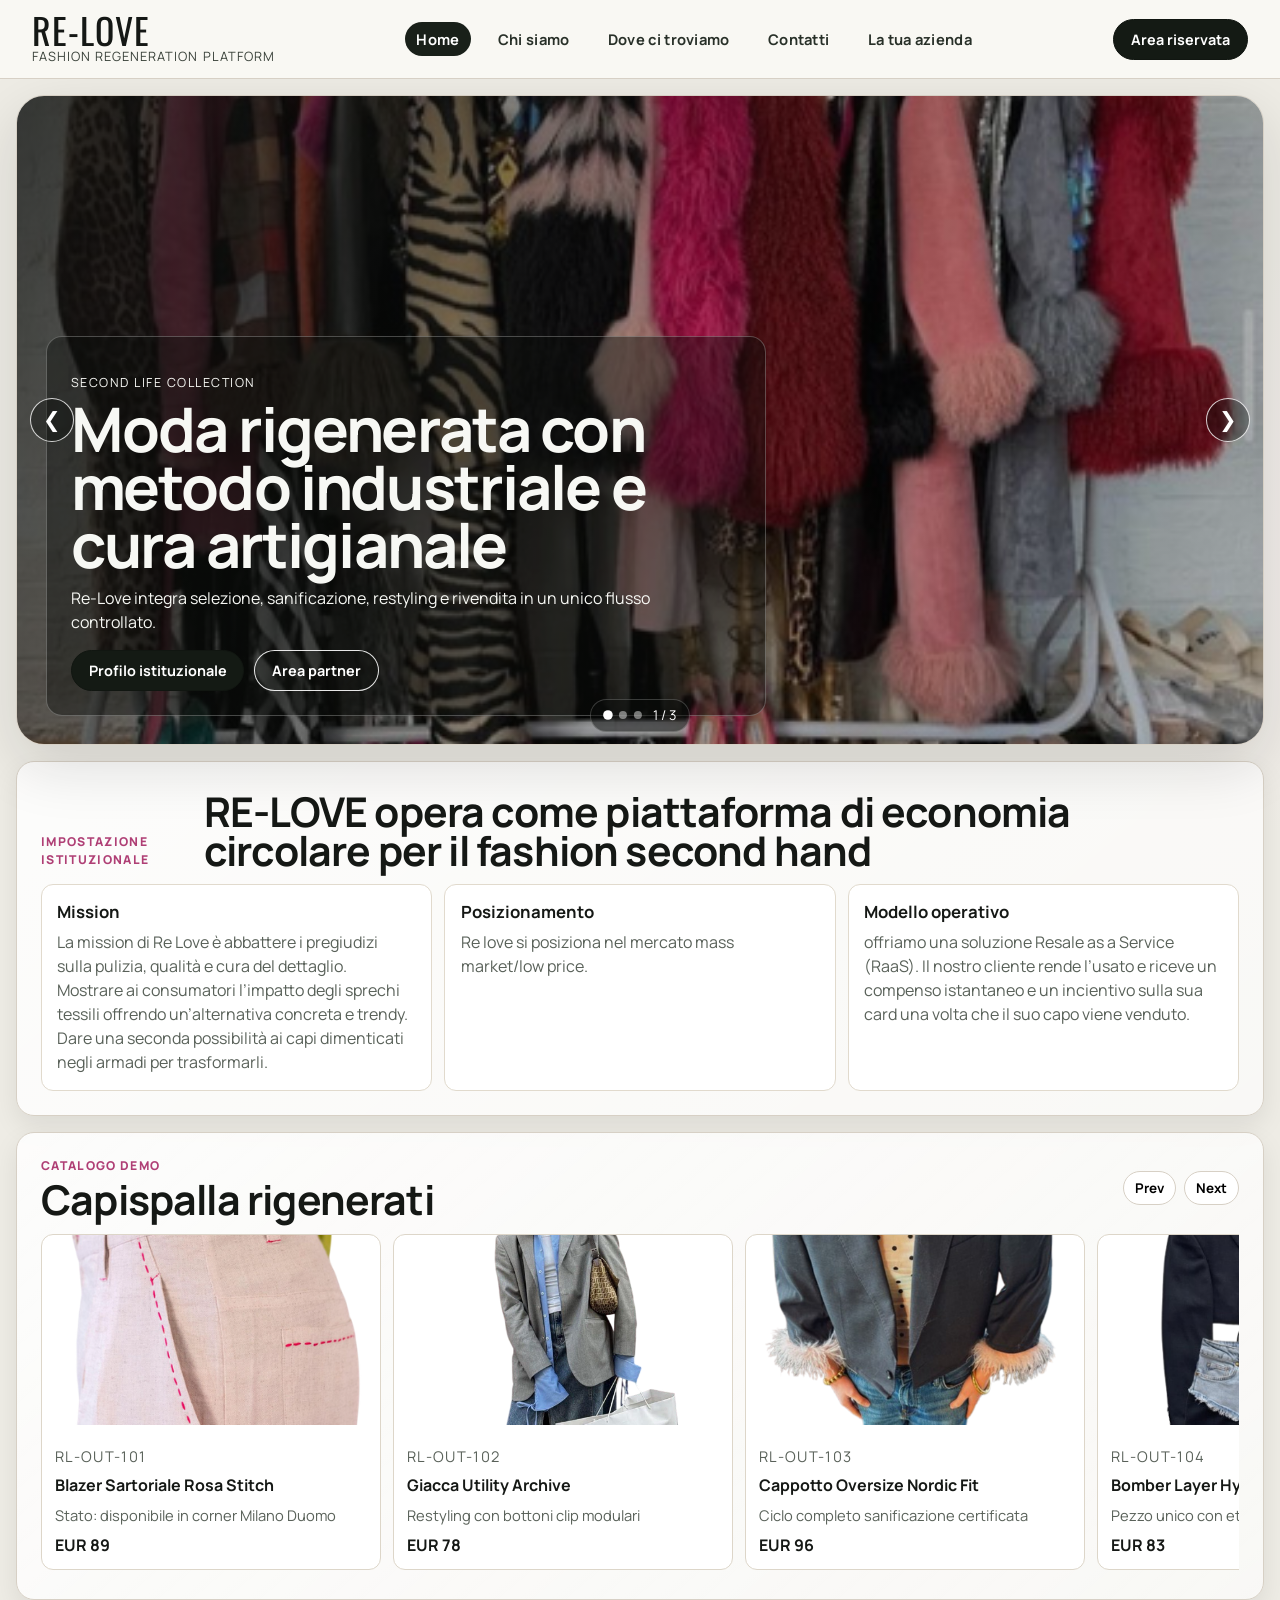
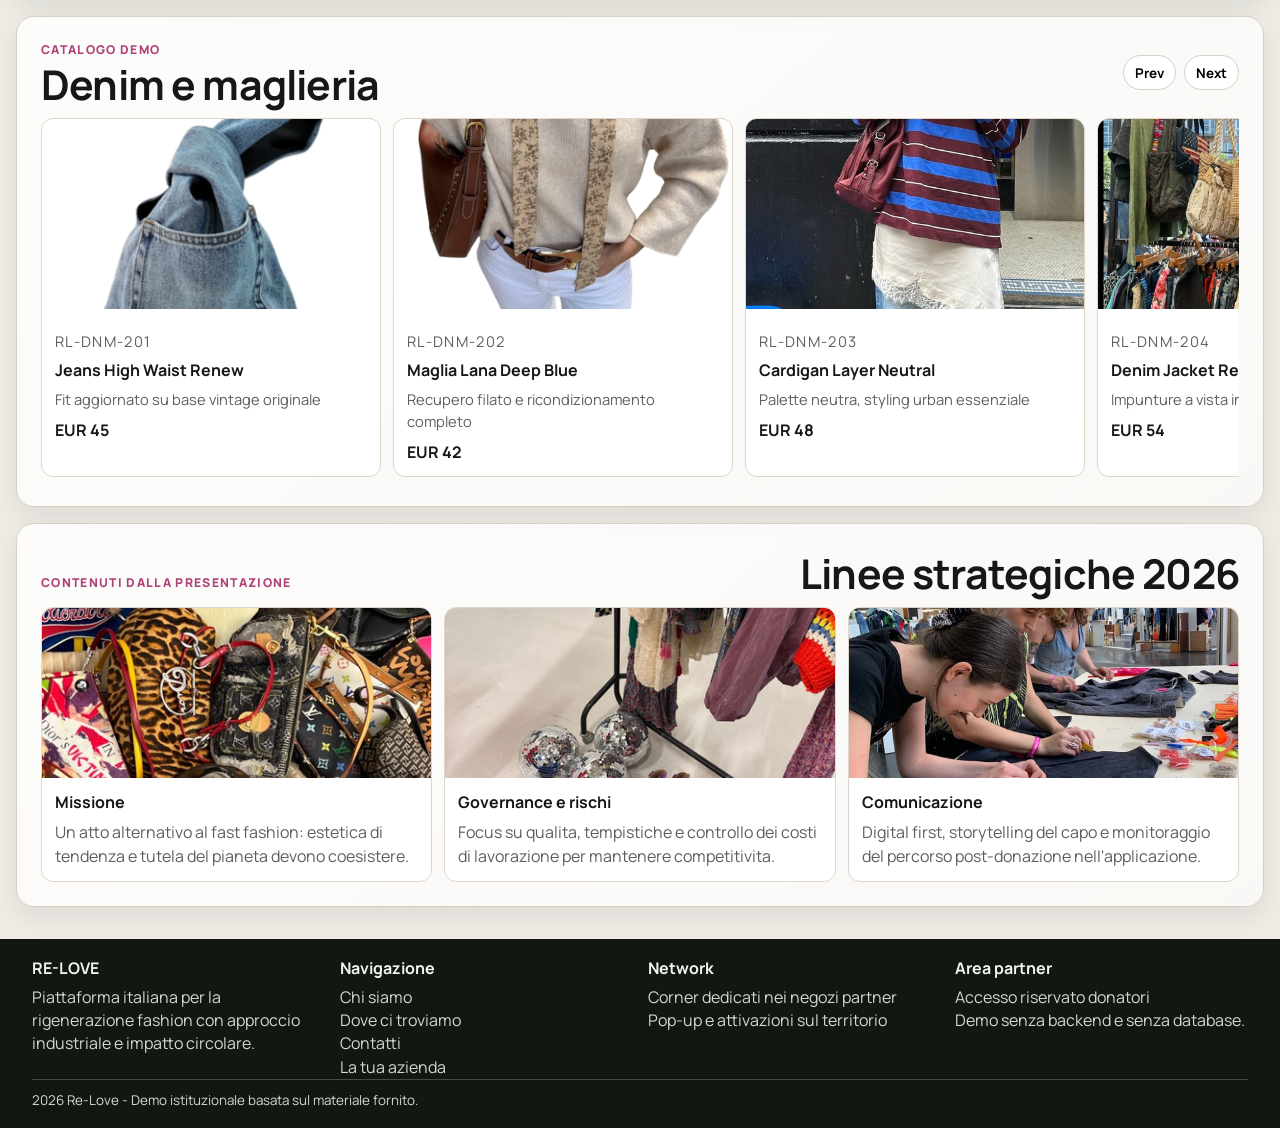
==== commit 305d301b: "Usa QR dedicato, aggiunge pagina aziende e aggiorna sedi" ====
--- a/index.html
+++ b/index.html
@@ -21,6 +21,7 @@
       <a href="chi-siamo.html">Chi siamo</a>
       <a href="dove-ci-troviamo.html">Dove ci troviamo</a>
       <a href="contatti.html">Contatti</a>
+      <a href="la-tua-azienda.html">La tua azienda</a>
     </nav>
 
     <a class="btn solid" href="area-riservata.html">Area riservata</a>
@@ -263,6 +264,7 @@
         <p><a href="chi-siamo.html">Chi siamo</a></p>
         <p><a href="dove-ci-troviamo.html">Dove ci troviamo</a></p>
         <p><a href="contatti.html">Contatti</a></p>
+        <p><a href="la-tua-azienda.html">La tua azienda</a></p>
       </section>
       <section>
         <h3>Network</h3>
--- a/styles.css
+++ b/styles.css
@@ -789,22 +789,8 @@
   font-size: 0.9rem;
 }
 
-.status-item-button {
-  width: 100%;
-  border: 0;
-  background: transparent;
-  text-align: left;
+.status-item-body {
   padding: 0.72rem;
-  cursor: pointer;
-}
-
-.status-item-button:hover {
-  background: #faf9f6;
-}
-
-.status-item-button:focus-visible {
-  outline: 2px solid #3079f1;
-  outline-offset: -2px;
 }
 
 .status-top {
@@ -856,11 +842,30 @@
   font-weight: 700;
 }
 
-.status-action {
-  margin: 0.42rem 0 0;
+.status-actions {
+  margin-top: 0.52rem;
+  display: grid;
+  gap: 0.28rem;
+}
+
+.status-link {
+  width: fit-content;
+  border: 0;
+  background: transparent;
+  color: #2f3c57;
   font-size: 0.84rem;
   font-weight: 700;
-  color: #2f3c57;
+  padding: 0;
+  text-decoration: underline;
+  cursor: pointer;
+}
+
+.status-link:hover {
+  color: #11284f;
+}
+
+.status-link.qr-link {
+  color: #174e9e;
 }
 
 .history-modal {
@@ -943,6 +948,26 @@
   font-size: 0.9rem;
 }
 
+.qr-dialog {
+  width: min(620px, calc(100% - 1rem));
+  text-align: center;
+}
+
+.qr-frame {
+  margin: 0.6rem auto 0;
+  width: min(540px, 100%);
+  border-radius: 16px;
+  background: #ececec;
+  padding: 0.6rem;
+}
+
+.qr-frame img {
+  width: 100%;
+  max-width: 512px;
+  display: block;
+  margin: 0 auto;
+}
+
 body.modal-open {
   overflow: hidden;
 }
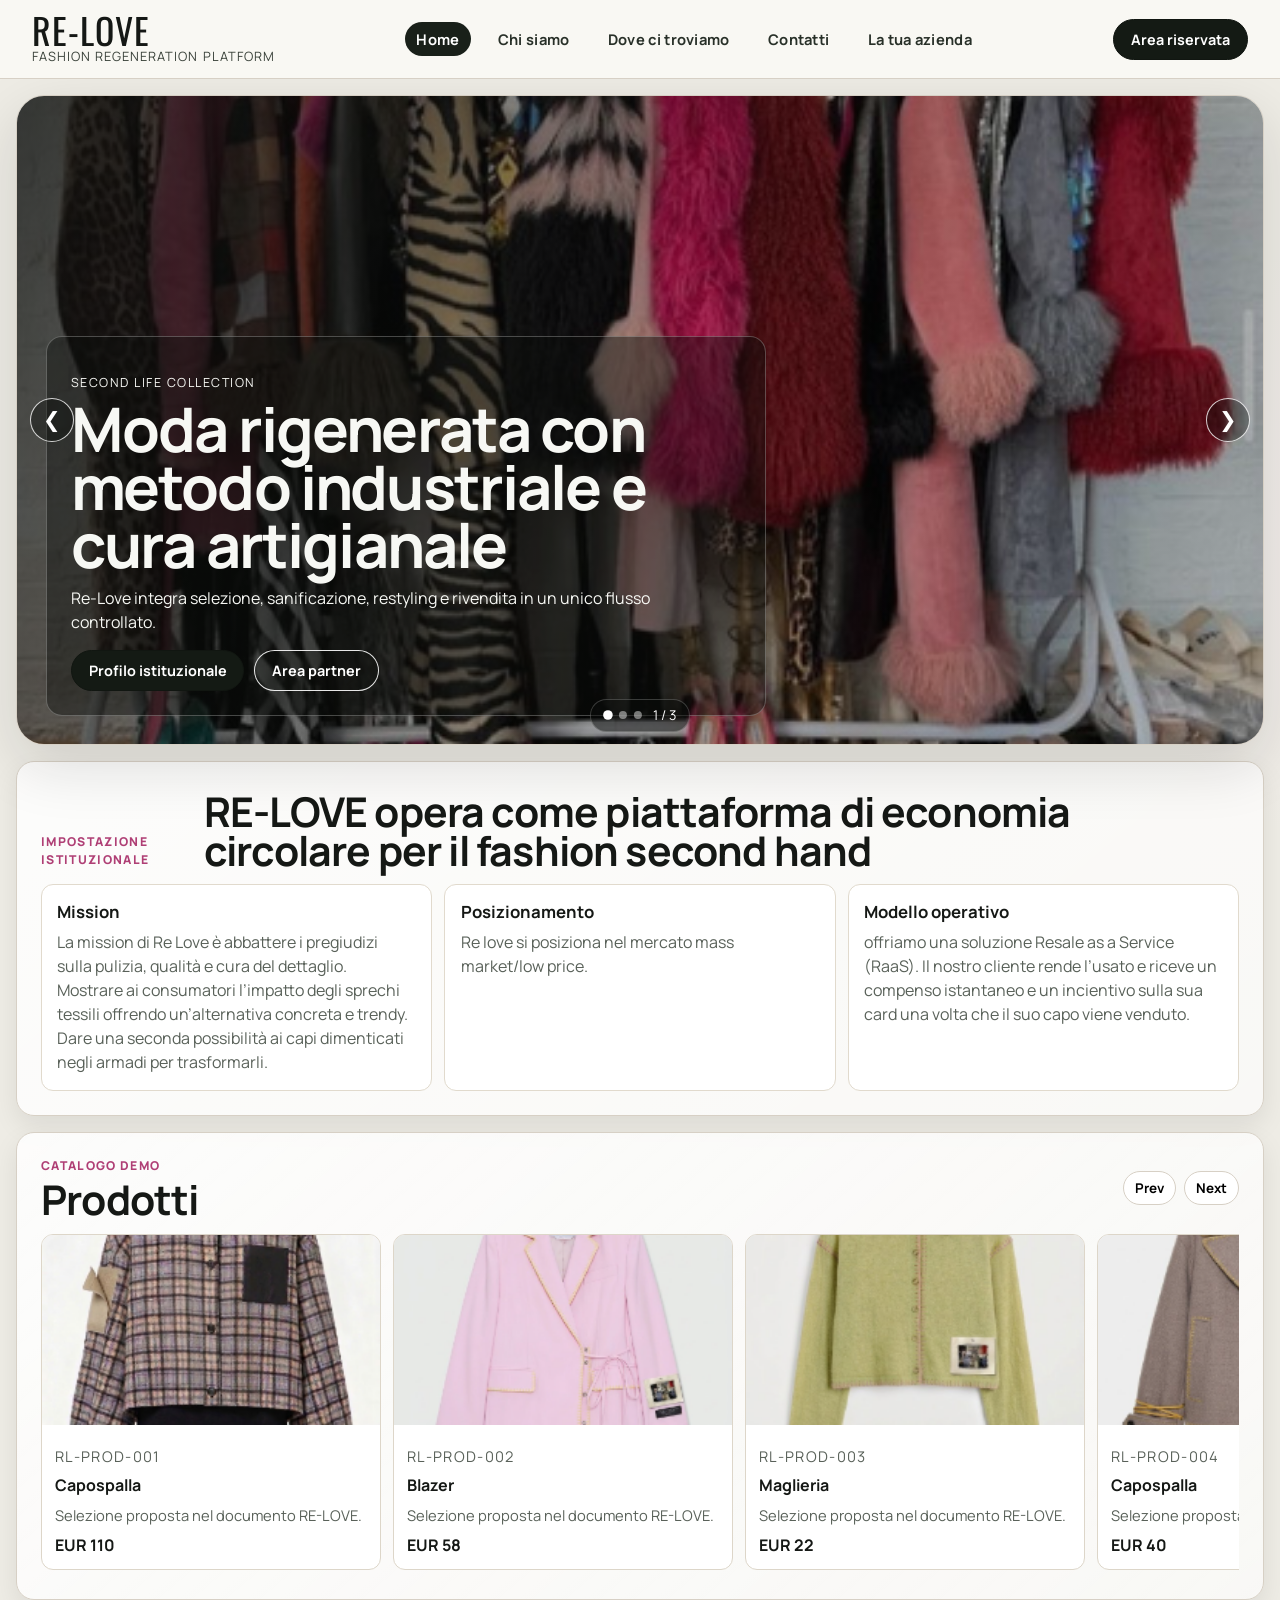
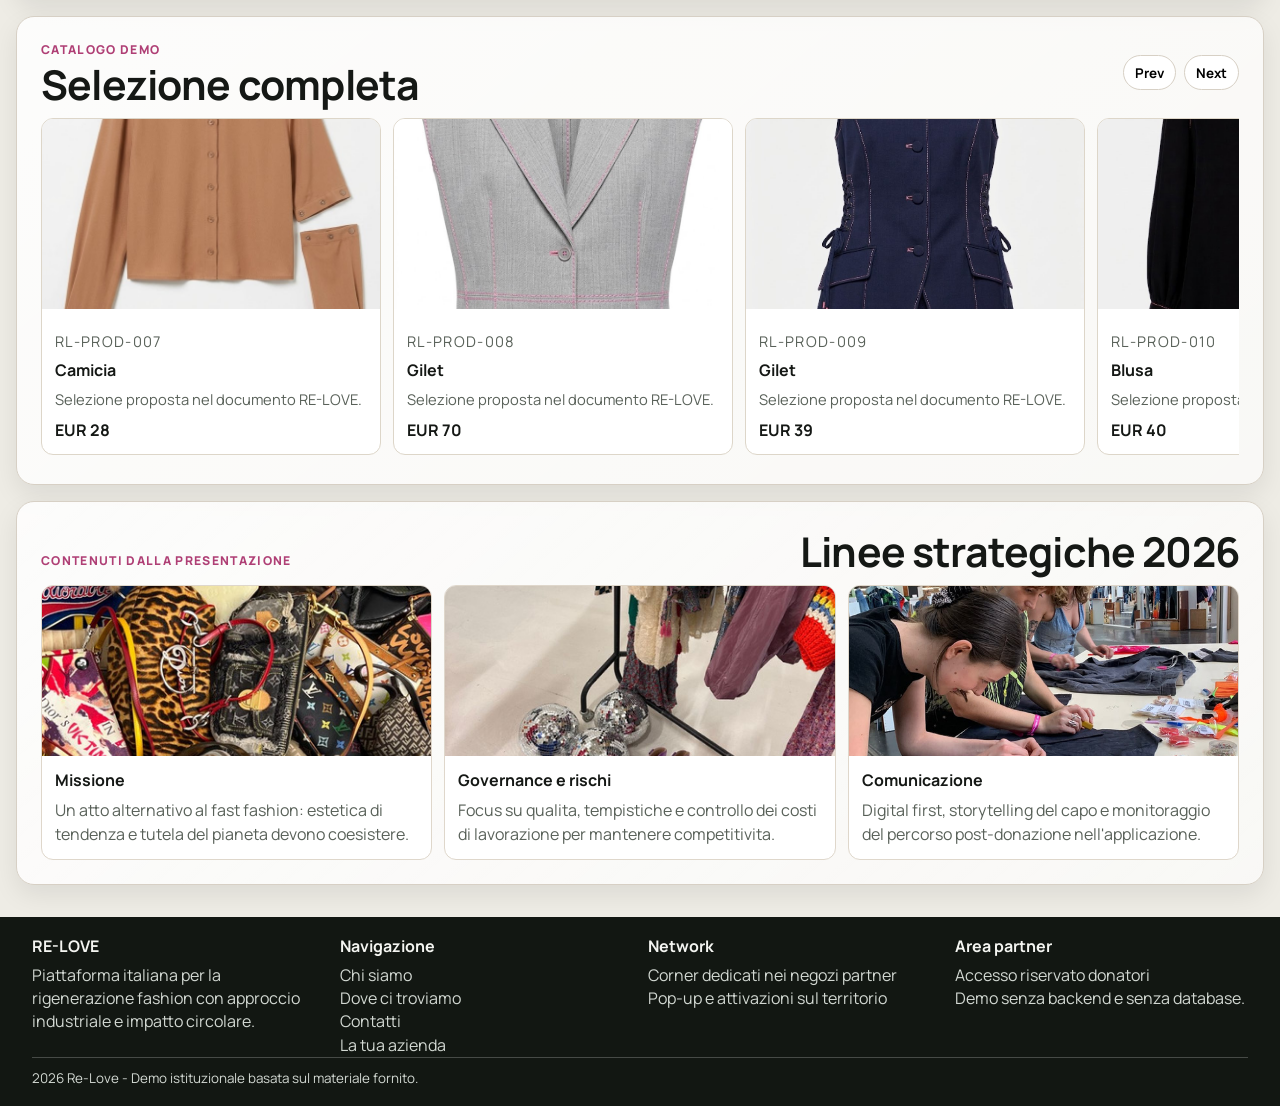
==== commit 6ff1a52c: "Aggiorna catalogo prodotti da documento" ====
--- a/index.html
+++ b/index.html
@@ -100,7 +100,7 @@
       <div class="section-head split">
         <div>
           <p class="eyebrow">Catalogo demo</p>
-          <h2>Capispalla rigenerati</h2>
+          <h2>Prodotti</h2>
         </div>
         <div class="carousel-actions">
           <button class="mini-btn" data-prev="outerwearCarousel" type="button">Prev</button>
@@ -111,48 +111,57 @@
       <div id="outerwearCarousel" class="products-carousel" data-product-carousel>
         <div class="product-track">
           <article class="product-card">
-            <img src="assets/extracted/p23_img002.png" alt="Blazer rigenerato">
-            <div>
-              <p class="sku">RL-OUT-101</p>
-              <h3>Blazer Sartoriale Rosa Stitch</h3>
-              <p>Stato: disponibile in corner Milano Duomo</p>
-              <strong>EUR 89</strong>
-            </div>
-          </article>
-          <article class="product-card">
-            <img src="assets/extracted/p16_img004.png" alt="Giacca utility rigenerata">
-            <div>
-              <p class="sku">RL-OUT-102</p>
-              <h3>Giacca Utility Archive</h3>
-              <p>Restyling con bottoni clip modulari</p>
-              <strong>EUR 78</strong>
-            </div>
-          </article>
-          <article class="product-card">
-            <img src="assets/extracted/p17_img003.png" alt="Cappotto oversize rigenerato">
-            <div>
-              <p class="sku">RL-OUT-103</p>
-              <h3>Cappotto Oversize Nordic Fit</h3>
-              <p>Ciclo completo sanificazione certificata</p>
-              <strong>EUR 96</strong>
-            </div>
-          </article>
-          <article class="product-card">
-            <img src="assets/extracted/p09_img002.png" alt="Bomber rigenerato">
-            <div>
-              <p class="sku">RL-OUT-104</p>
-              <h3>Bomber Layer Hybrid</h3>
-              <p>Pezzo unico con etichetta patch recuperata</p>
-              <strong>EUR 83</strong>
-            </div>
-          </article>
-          <article class="product-card">
-            <img src="assets/extracted/p19_img024.png" alt="Trench rigenerato">
-            <div>
-              <p class="sku">RL-OUT-105</p>
-              <h3>Trench Urban Balance</h3>
-              <p>Linea istituzionale della collezione 2026</p>
-              <strong>EUR 91</strong>
+            <img src="assets/catalogo/prodotto-01-capospalla-110.png" alt="Capospalla">
+            <div>
+              <p class="sku">RL-PROD-001</p>
+              <h3>Capospalla</h3>
+              <p>Selezione proposta nel documento RE-LOVE.</p>
+              <strong>EUR 110</strong>
+            </div>
+          </article>
+          <article class="product-card">
+            <img src="assets/catalogo/prodotto-02-blazer-58.png" alt="Blazer">
+            <div>
+              <p class="sku">RL-PROD-002</p>
+              <h3>Blazer</h3>
+              <p>Selezione proposta nel documento RE-LOVE.</p>
+              <strong>EUR 58</strong>
+            </div>
+          </article>
+          <article class="product-card">
+            <img src="assets/catalogo/prodotto-03-maglieria-22.png" alt="Maglieria">
+            <div>
+              <p class="sku">RL-PROD-003</p>
+              <h3>Maglieria</h3>
+              <p>Selezione proposta nel documento RE-LOVE.</p>
+              <strong>EUR 22</strong>
+            </div>
+          </article>
+          <article class="product-card">
+            <img src="assets/catalogo/prodotto-04-capospalla-40.png" alt="Capospalla">
+            <div>
+              <p class="sku">RL-PROD-004</p>
+              <h3>Capospalla</h3>
+              <p>Selezione proposta nel documento RE-LOVE.</p>
+              <strong>EUR 40</strong>
+            </div>
+          </article>
+          <article class="product-card">
+            <img src="assets/catalogo/prodotto-05-blazer-49.png" alt="Blazer">
+            <div>
+              <p class="sku">RL-PROD-005</p>
+              <h3>Blazer</h3>
+              <p>Selezione proposta nel documento RE-LOVE.</p>
+              <strong>EUR 49</strong>
+            </div>
+          </article>
+          <article class="product-card">
+            <img src="assets/catalogo/prodotto-06-camicia-25.jpg" alt="Camicia">
+            <div>
+              <p class="sku">RL-PROD-006</p>
+              <h3>Camicia</h3>
+              <p>Selezione proposta nel documento RE-LOVE.</p>
+              <strong>EUR 25</strong>
             </div>
           </article>
         </div>
@@ -163,7 +172,7 @@
       <div class="section-head split">
         <div>
           <p class="eyebrow">Catalogo demo</p>
-          <h2>Denim e maglieria</h2>
+          <h2>Selezione completa</h2>
         </div>
         <div class="carousel-actions">
           <button class="mini-btn" data-prev="denimCarousel" type="button">Prev</button>
@@ -174,47 +183,56 @@
       <div id="denimCarousel" class="products-carousel" data-product-carousel>
         <div class="product-track">
           <article class="product-card">
-            <img src="assets/extracted/p09_img003.png" alt="Jeans vintage rigenerato">
-            <div>
-              <p class="sku">RL-DNM-201</p>
-              <h3>Jeans High Waist Renew</h3>
-              <p>Fit aggiornato su base vintage originale</p>
-              <strong>EUR 45</strong>
-            </div>
-          </article>
-          <article class="product-card">
-            <img src="assets/extracted/p16_img001.png" alt="Maglia in lana rigenerata">
-            <div>
-              <p class="sku">RL-DNM-202</p>
-              <h3>Maglia Lana Deep Blue</h3>
-              <p>Recupero filato e ricondizionamento completo</p>
-              <strong>EUR 42</strong>
-            </div>
-          </article>
-          <article class="product-card">
-            <img src="assets/extracted/p17_img004.png" alt="Cardigan rigenerato">
-            <div>
-              <p class="sku">RL-DNM-203</p>
-              <h3>Cardigan Layer Neutral</h3>
-              <p>Palette neutra, styling urban essenziale</p>
-              <strong>EUR 48</strong>
-            </div>
-          </article>
-          <article class="product-card">
-            <img src="assets/extracted/p02_img003.png" alt="Denim jacket rigenerata">
-            <div>
-              <p class="sku">RL-DNM-204</p>
-              <h3>Denim Jacket Reworked</h3>
-              <p>Impunture a vista in tono identitario Re-Love</p>
-              <strong>EUR 54</strong>
-            </div>
-          </article>
-          <article class="product-card">
-            <img src="assets/extracted/p07_img003.png" alt="Pantalone rigenerato">
-            <div>
-              <p class="sku">RL-DNM-205</p>
-              <h3>Pantalone Contemporary Fit</h3>
-              <p>Proposta capsule per uso quotidiano</p>
+            <img src="assets/catalogo/prodotto-07-camicia-28.jpg" alt="Camicia">
+            <div>
+              <p class="sku">RL-PROD-007</p>
+              <h3>Camicia</h3>
+              <p>Selezione proposta nel documento RE-LOVE.</p>
+              <strong>EUR 28</strong>
+            </div>
+          </article>
+          <article class="product-card">
+            <img src="assets/catalogo/prodotto-08-gilet-70.jpg" alt="Gilet">
+            <div>
+              <p class="sku">RL-PROD-008</p>
+              <h3>Gilet</h3>
+              <p>Selezione proposta nel documento RE-LOVE.</p>
+              <strong>EUR 70</strong>
+            </div>
+          </article>
+          <article class="product-card">
+            <img src="assets/catalogo/prodotto-09-gilet-39.jpg" alt="Gilet">
+            <div>
+              <p class="sku">RL-PROD-009</p>
+              <h3>Gilet</h3>
+              <p>Selezione proposta nel documento RE-LOVE.</p>
+              <strong>EUR 39</strong>
+            </div>
+          </article>
+          <article class="product-card">
+            <img src="assets/catalogo/prodotto-10-blusa-40.jpg" alt="Blusa">
+            <div>
+              <p class="sku">RL-PROD-010</p>
+              <h3>Blusa</h3>
+              <p>Selezione proposta nel documento RE-LOVE.</p>
+              <strong>EUR 40</strong>
+            </div>
+          </article>
+          <article class="product-card">
+            <img src="assets/catalogo/prodotto-11-blusa-18.jpg" alt="Blusa">
+            <div>
+              <p class="sku">RL-PROD-011</p>
+              <h3>Blusa</h3>
+              <p>Selezione proposta nel documento RE-LOVE.</p>
+              <strong>EUR 18</strong>
+            </div>
+          </article>
+          <article class="product-card">
+            <img src="assets/catalogo/prodotto-12-top-44.jpg" alt="Top">
+            <div>
+              <p class="sku">RL-PROD-012</p>
+              <h3>Top</h3>
+              <p>Selezione proposta nel documento RE-LOVE.</p>
               <strong>EUR 44</strong>
             </div>
           </article>
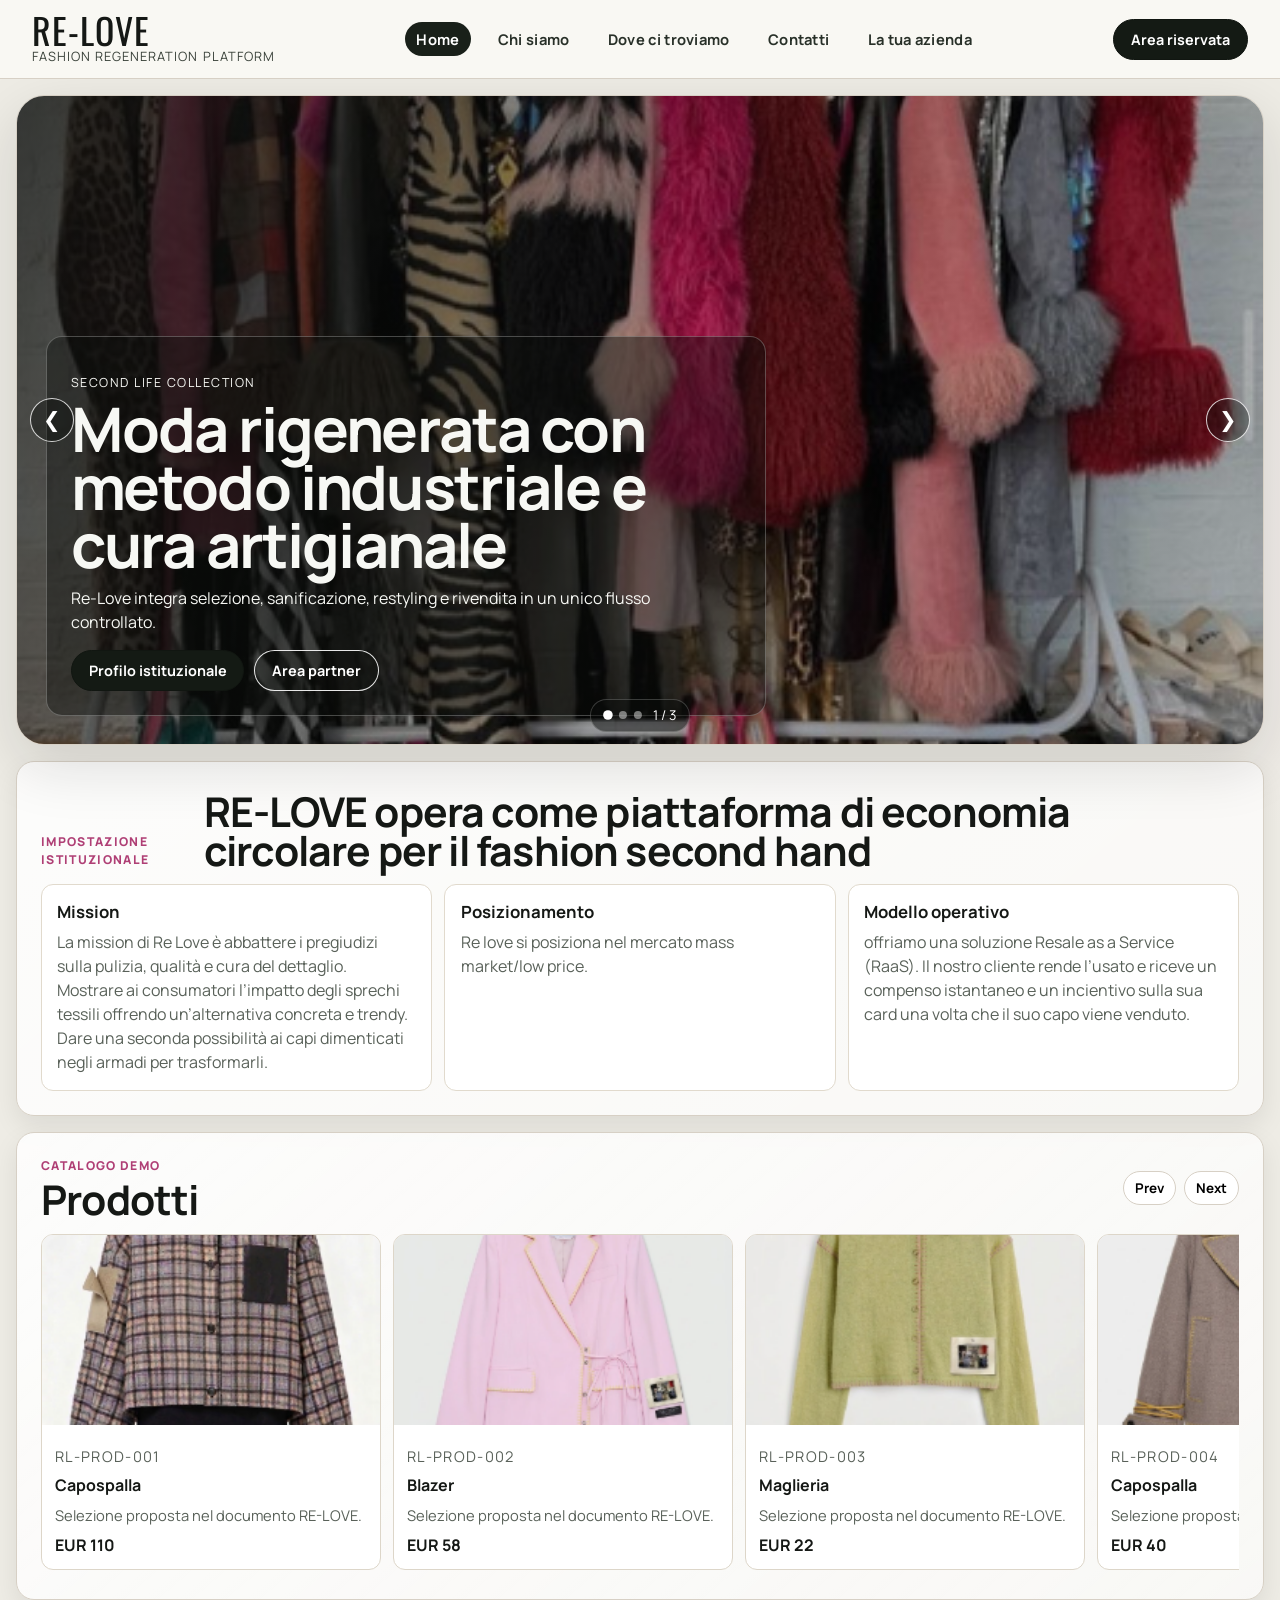
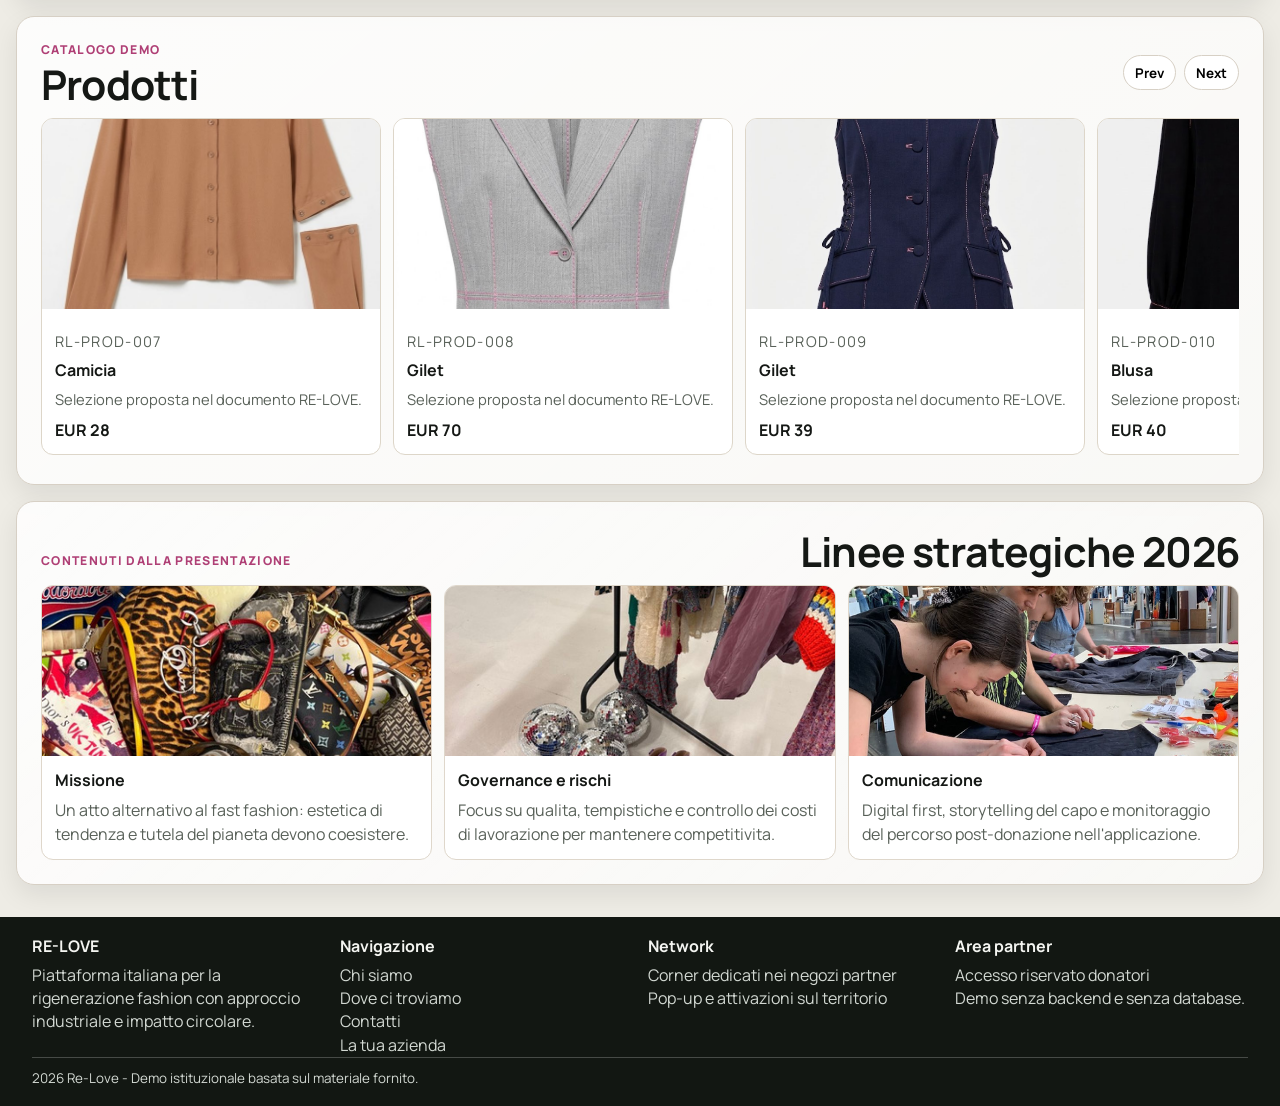
==== commit c879314e: "Aggiunge popup immagini prodotti" ====
--- a/index.html
+++ b/index.html
@@ -172,7 +172,7 @@
       <div class="section-head split">
         <div>
           <p class="eyebrow">Catalogo demo</p>
-          <h2>Selezione completa</h2>
+          <h2>Prodotti</h2>
         </div>
         <div class="carousel-actions">
           <button class="mini-btn" data-prev="denimCarousel" type="button">Prev</button>
@@ -269,6 +269,16 @@
         </article>
       </div>
     </section>
+    <div id="productImageModal" class="history-modal" aria-hidden="true">
+      <div class="history-backdrop" data-close-modal></div>
+      <article class="history-dialog product-image-dialog" role="dialog" aria-modal="true" aria-labelledby="productImageModalTitle">
+        <button id="closeProductImageBtn" class="history-close" type="button" aria-label="Chiudi popup immagine">&times;</button>
+        <h3 id="productImageModalTitle" class="product-image-title">Immagine prodotto</h3>
+        <div class="product-image-frame">
+          <img id="productImageModalImage" src="" alt="">
+        </div>
+      </article>
+    </div>
   </main>
 
   <footer class="site-footer">
--- a/styles.css
+++ b/styles.css
@@ -424,6 +424,7 @@
   height: 190px;
   object-fit: cover;
   display: block;
+  cursor: zoom-in;
 }
 
 .product-card div {
@@ -968,6 +969,28 @@
   margin: 0 auto;
 }
 
+.product-image-dialog {
+  width: min(920px, calc(100% - 1rem));
+}
+
+.product-image-title {
+  margin: 0 2.5rem 0.85rem 0;
+}
+
+.product-image-frame {
+  border-radius: 18px;
+  overflow: hidden;
+  background: #f6f1e8;
+}
+
+.product-image-frame img {
+  width: 100%;
+  max-height: calc(100vh - 9rem);
+  object-fit: contain;
+  display: block;
+  margin: 0 auto;
+}
+
 body.modal-open {
   overflow: hidden;
 }
